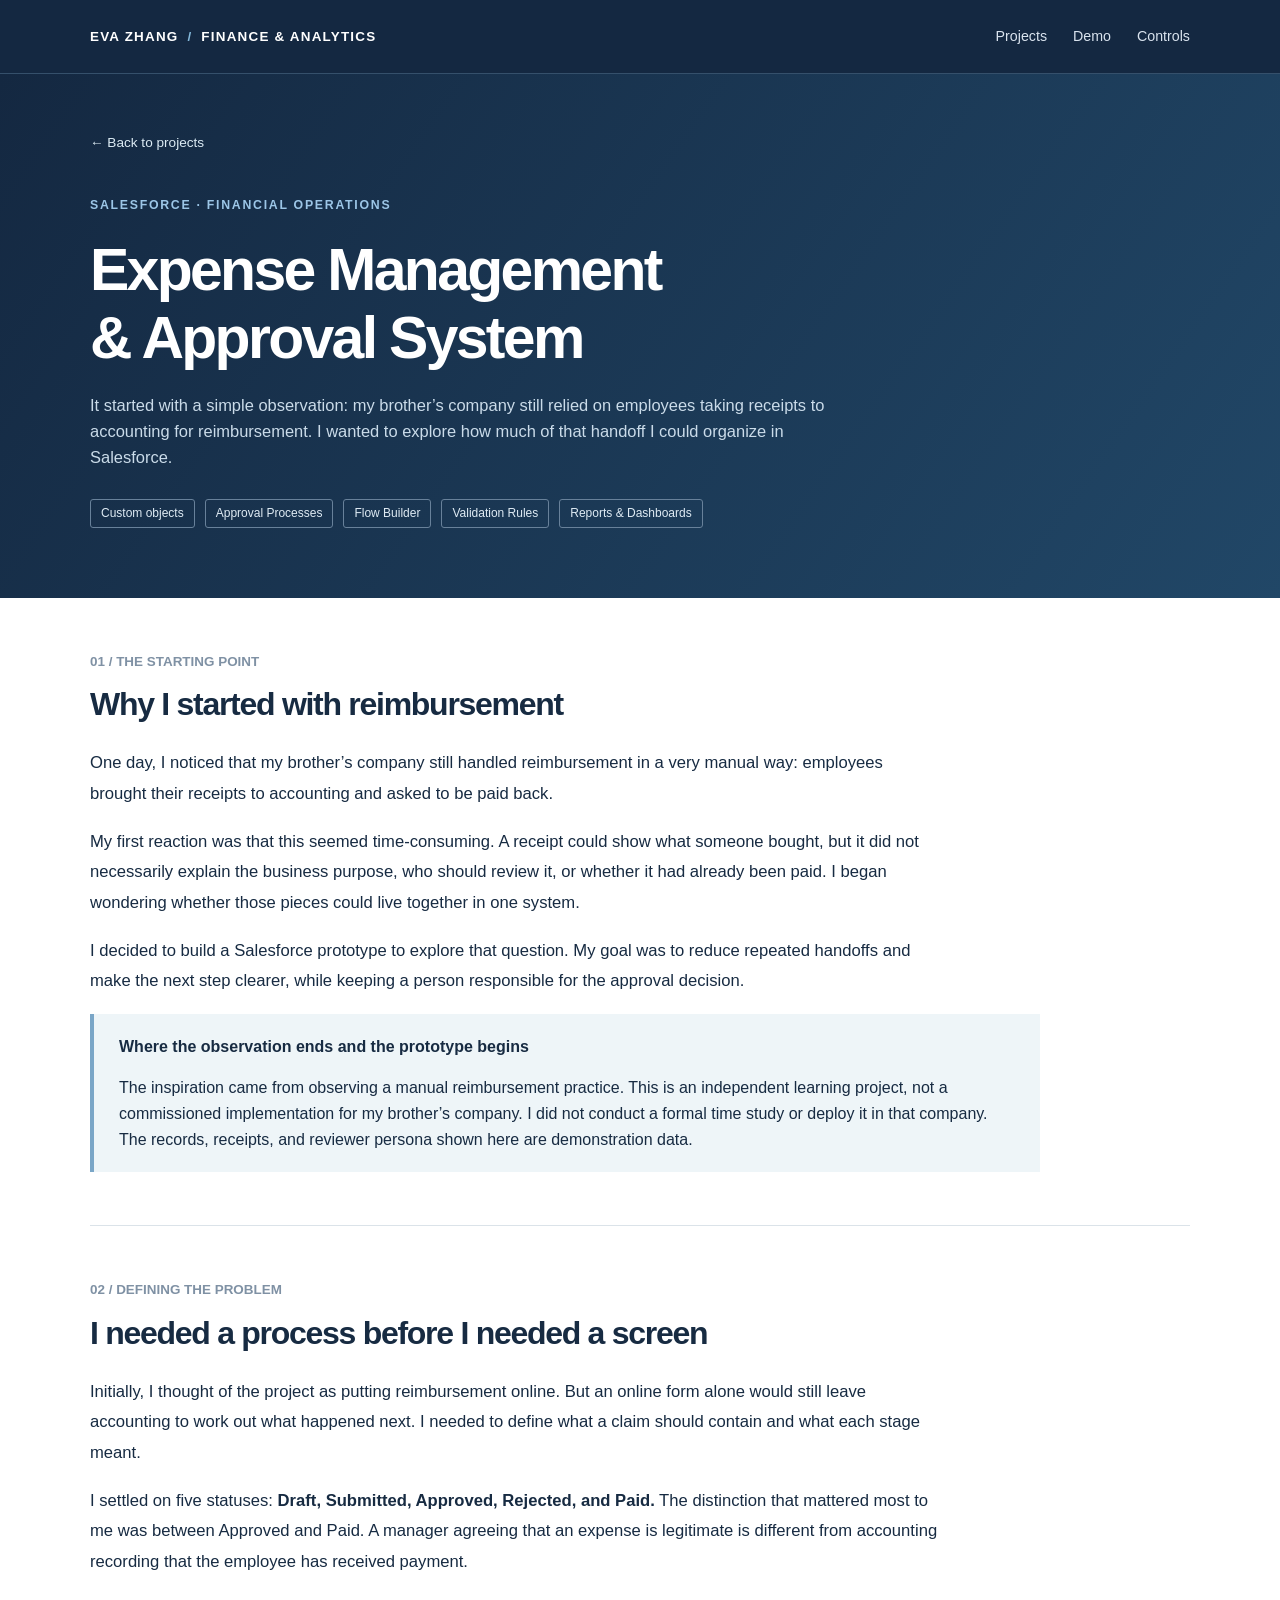
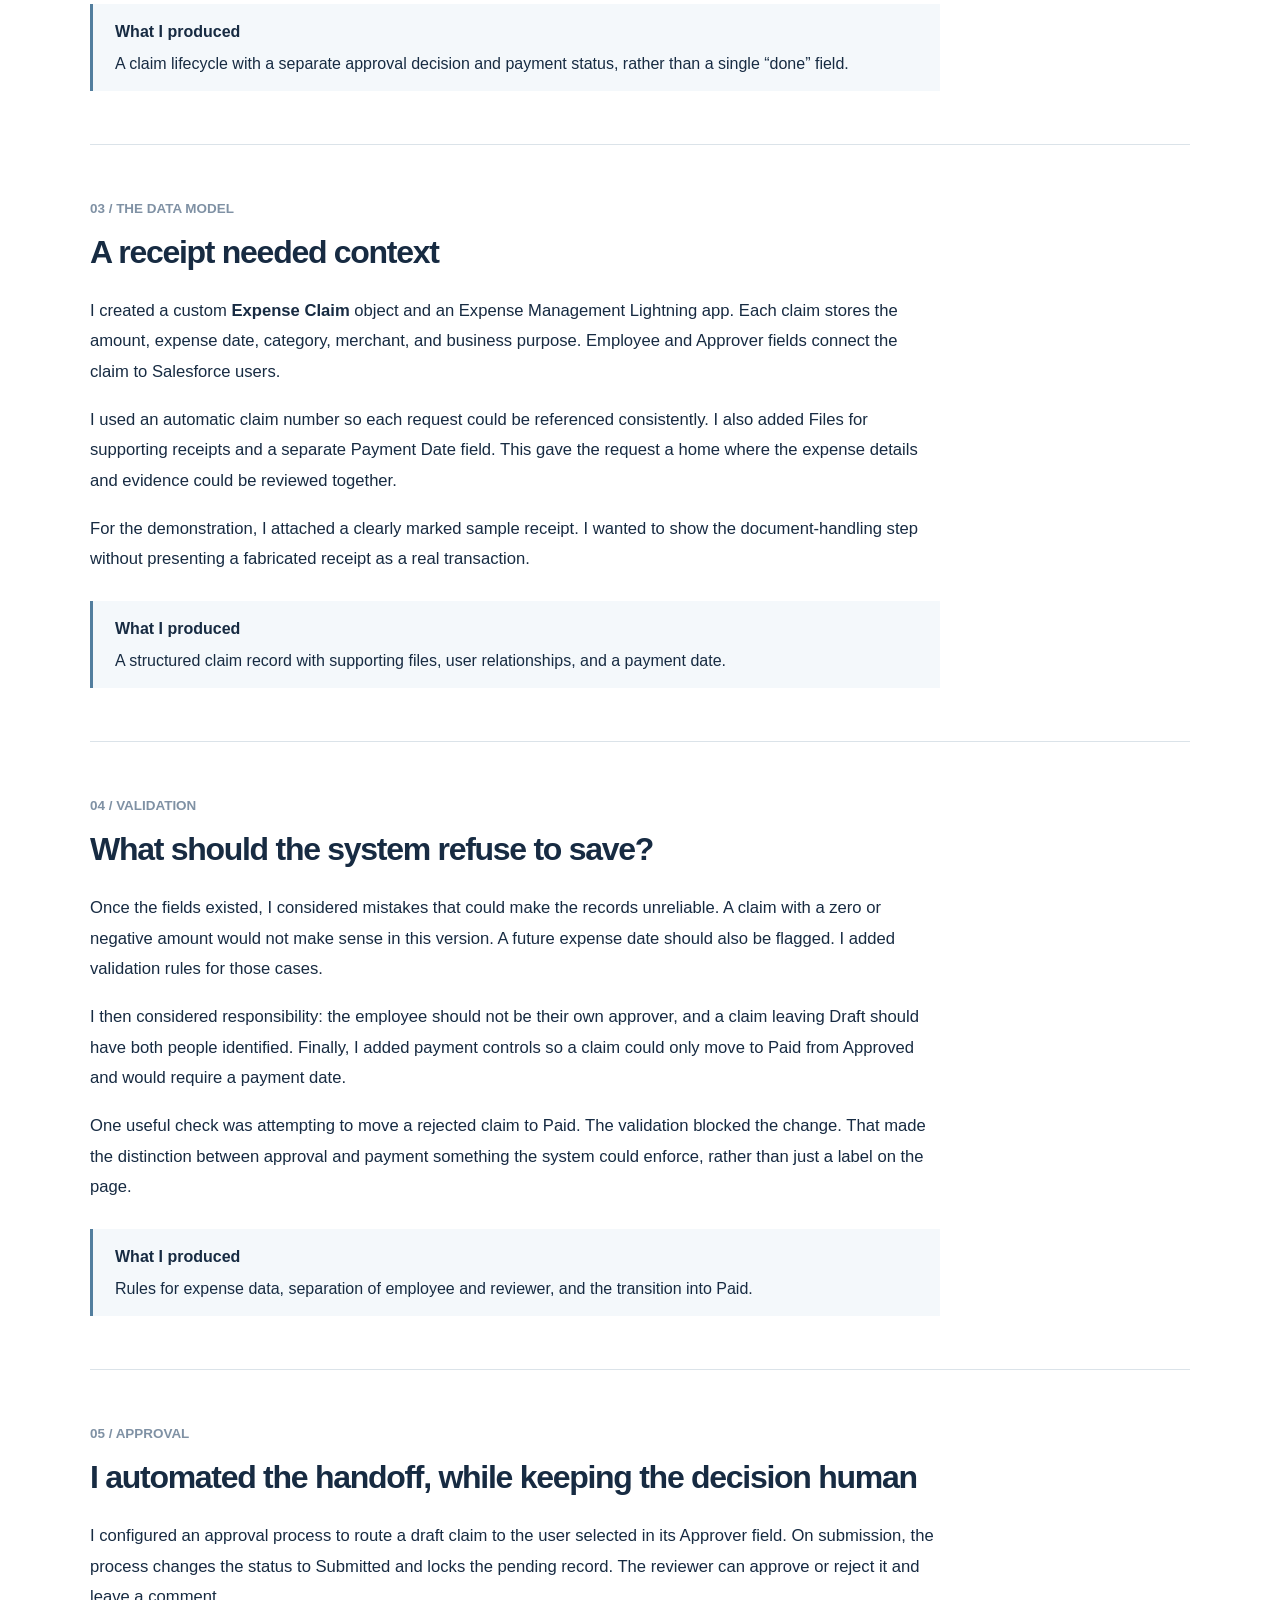
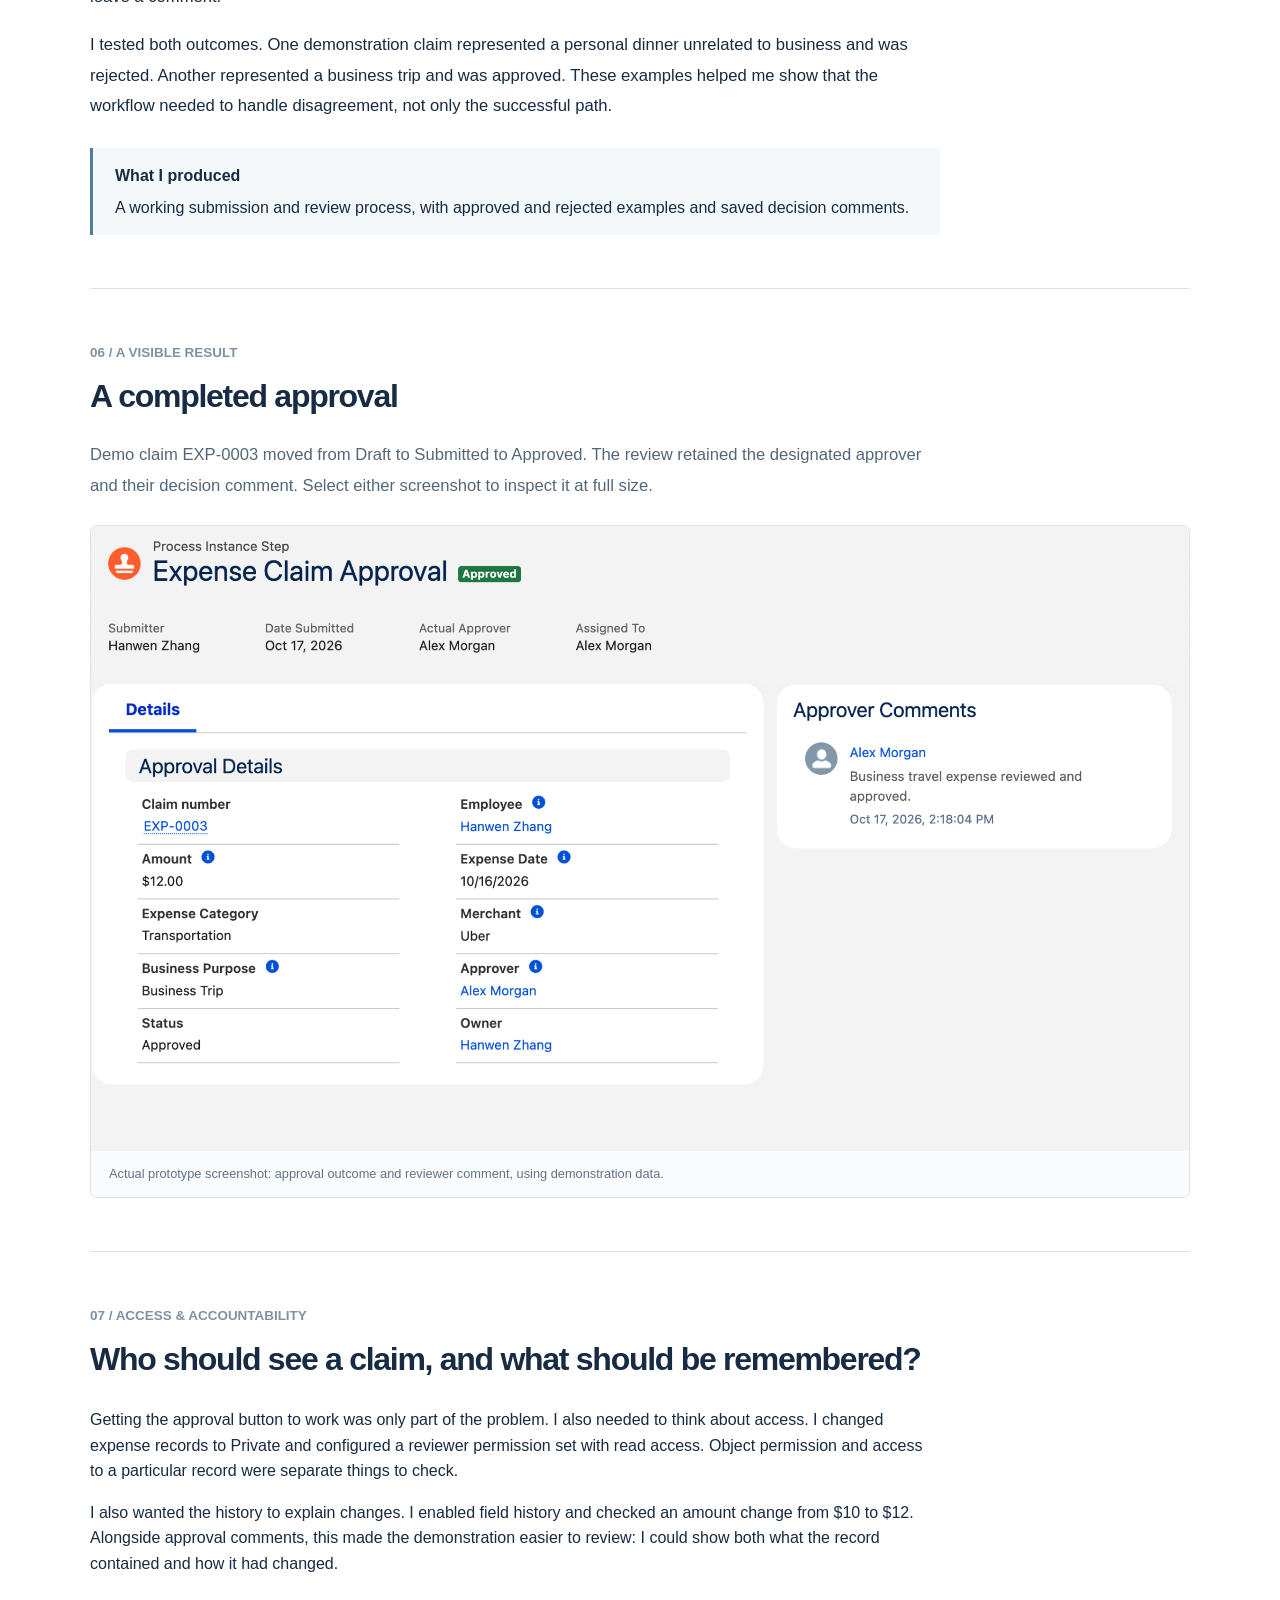
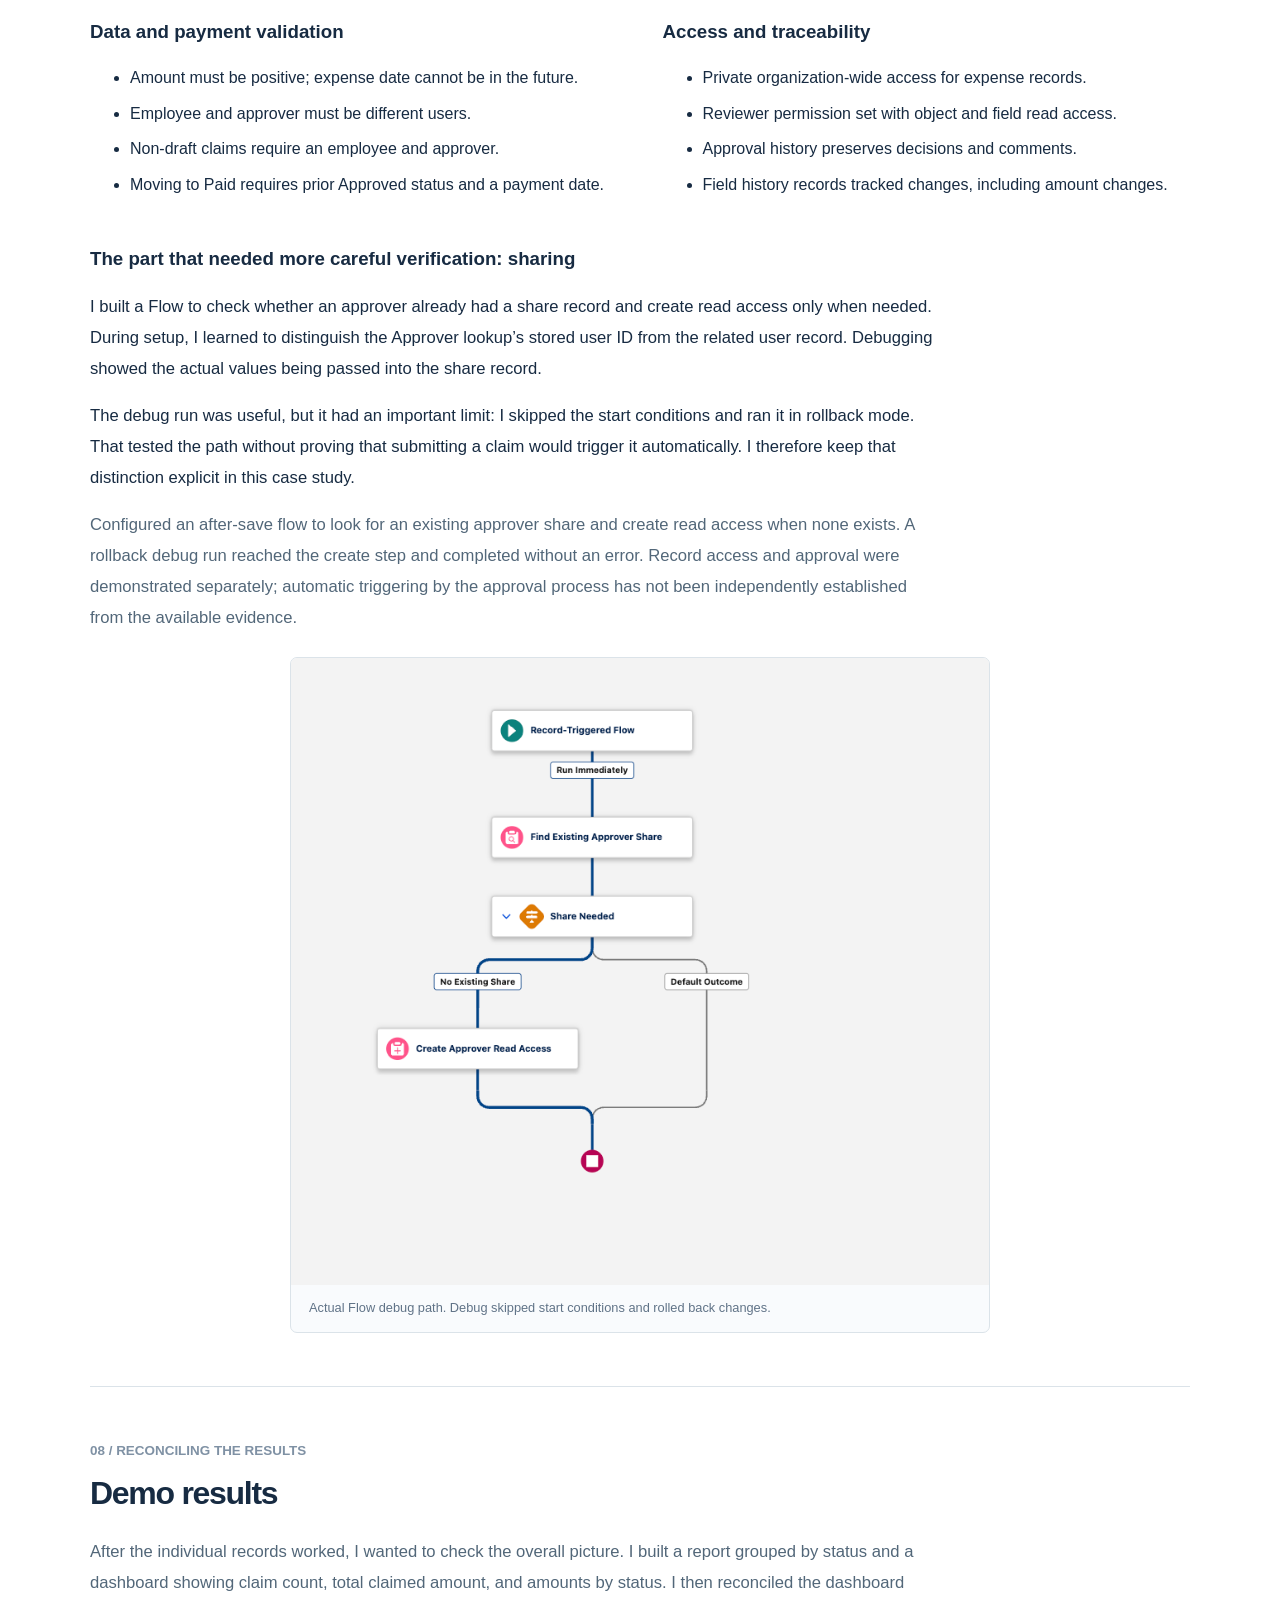
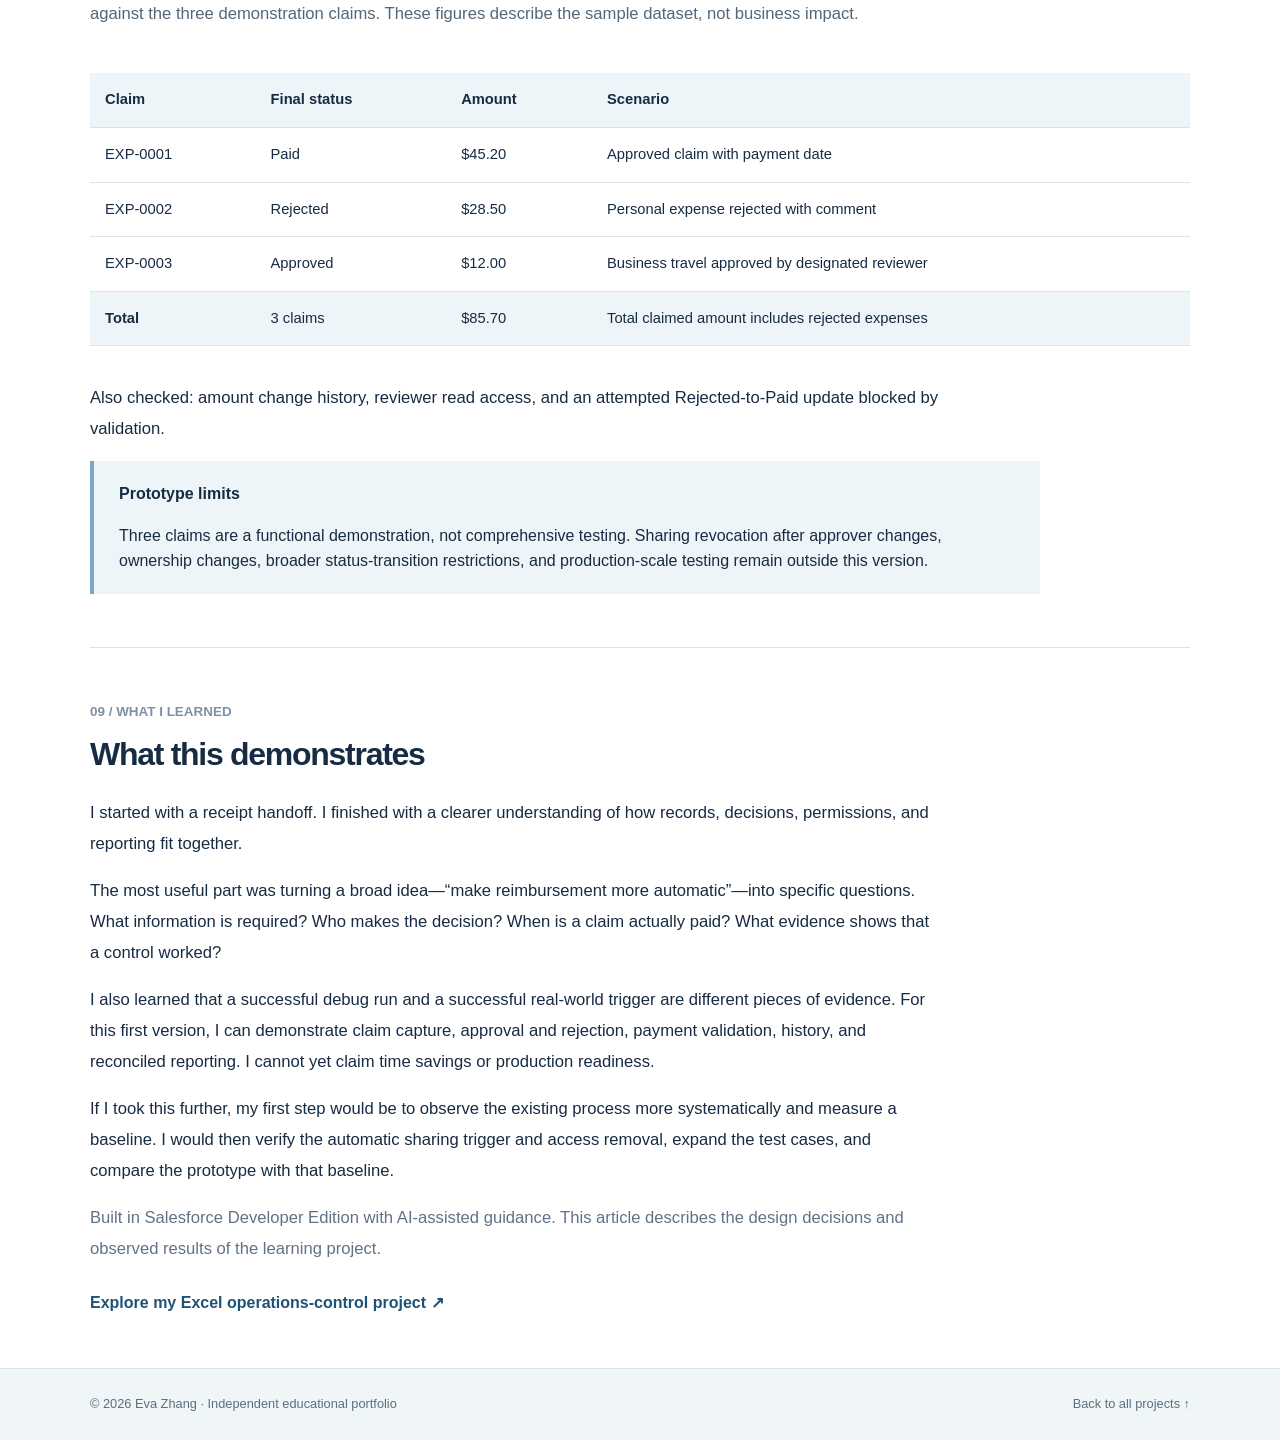
==== expense-management.html @ e489951c "Add files via upload" ====
<!doctype html>
<html lang="en"><head><meta charset="utf-8"><meta name="viewport" content="width=device-width, initial-scale=1"><meta name="description" content="A Salesforce expense reimbursement portfolio prototype demonstrating approvals, validation, access configuration and financial reporting."><title>Salesforce Expense Management | Eva Zhang</title><link rel="stylesheet" href="styles.css"></head>
<body><header class="site-header"><nav class="container nav" aria-label="Primary navigation"><a class="brand" href="index.html">EVA ZHANG <span class="brand-slash">/</span> FINANCE &amp; ANALYTICS</a><div class="nav-links"><a href="index.html#projects">Projects</a><a href="#evidence">Demo</a><a href="#controls">Controls</a></div></nav></header>
<main><section class="case-hero"><div class="container"><a class="back-link" href="index.html#projects">← Back to projects</a><div class="eyebrow">SALESFORCE · FINANCIAL OPERATIONS</div><h1>Expense Management<br>&amp; Approval System</h1><p class="hero-detail">It started with a simple observation: my brother’s company still relied on employees taking receipts to accounting for reimbursement. I wanted to explore how much of that handoff I could organize in Salesforce.</p><div class="case-tags"><span>Custom objects</span><span>Approval Processes</span><span>Flow Builder</span><span>Validation Rules</span><span>Reports &amp; Dashboards</span></div></div></section>
<article class="project-story"><section class="container section case-section"><div class="section-heading"><span class="section-number">01 / THE STARTING POINT</span><h2>Why I started with reimbursement</h2></div><p class="lead">One day, I noticed that my brother’s company still handled reimbursement in a very manual way: employees brought their receipts to accounting and asked to be paid back.</p><p>My first reaction was that this seemed time-consuming. A receipt could show what someone bought, but it did not necessarily explain the business purpose, who should review it, or whether it had already been paid. I began wondering whether those pieces could live together in one system.</p><p>I decided to build a Salesforce prototype to explore that question. My goal was to reduce repeated handoffs and make the next step clearer, while keeping a person responsible for the approval decision.</p><div class="notice"><strong>Where the observation ends and the prototype begins</strong><p>The inspiration came from observing a manual reimbursement practice. This is an independent learning project, not a commissioned implementation for my brother’s company. I did not conduct a formal time study or deploy it in that company. The records, receipts, and reviewer persona shown here are demonstration data.</p></div></section>
<section class="container section case-section"><div class="section-heading"><span class="section-number">02 / DEFINING THE PROBLEM</span><h2>I needed a process before I needed a screen</h2></div><p>Initially, I thought of the project as putting reimbursement online. But an online form alone would still leave accounting to work out what happened next. I needed to define what a claim should contain and what each stage meant.</p><p>I settled on five statuses: <strong>Draft, Submitted, Approved, Rejected, and Paid.</strong> The distinction that mattered most to me was between Approved and Paid. A manager agreeing that an expense is legitimate is different from accounting recording that the employee has received payment.</p><div class="story-outcome"><strong>What I produced</strong><p>A claim lifecycle with a separate approval decision and payment status, rather than a single “done” field.</p></div></section>
<section class="container section case-section"><div class="section-heading"><span class="section-number">03 / THE DATA MODEL</span><h2>A receipt needed context</h2></div><p>I created a custom <strong>Expense Claim</strong> object and an Expense Management Lightning app. Each claim stores the amount, expense date, category, merchant, and business purpose. Employee and Approver fields connect the claim to Salesforce users.</p><p>I used an automatic claim number so each request could be referenced consistently. I also added Files for supporting receipts and a separate Payment Date field. This gave the request a home where the expense details and evidence could be reviewed together.</p><p>For the demonstration, I attached a clearly marked sample receipt. I wanted to show the document-handling step without presenting a fabricated receipt as a real transaction.</p><div class="story-outcome"><strong>What I produced</strong><p>A structured claim record with supporting files, user relationships, and a payment date.</p></div></section>
<section class="container section case-section"><div class="section-heading"><span class="section-number">04 / VALIDATION</span><h2>What should the system refuse to save?</h2></div><p>Once the fields existed, I considered mistakes that could make the records unreliable. A claim with a zero or negative amount would not make sense in this version. A future expense date should also be flagged. I added validation rules for those cases.</p><p>I then considered responsibility: the employee should not be their own approver, and a claim leaving Draft should have both people identified. Finally, I added payment controls so a claim could only move to Paid from Approved and would require a payment date.</p><p>One useful check was attempting to move a rejected claim to Paid. The validation blocked the change. That made the distinction between approval and payment something the system could enforce, rather than just a label on the page.</p><div class="story-outcome"><strong>What I produced</strong><p>Rules for expense data, separation of employee and reviewer, and the transition into Paid.</p></div></section>
<section class="container section case-section"><div class="section-heading"><span class="section-number">05 / APPROVAL</span><h2>I automated the handoff, while keeping the decision human</h2></div><p>I configured an approval process to route a draft claim to the user selected in its Approver field. On submission, the process changes the status to Submitted and locks the pending record. The reviewer can approve or reject it and leave a comment.</p><p>I tested both outcomes. One demonstration claim represented a personal dinner unrelated to business and was rejected. Another represented a business trip and was approved. These examples helped me show that the workflow needed to handle disagreement, not only the successful path.</p><div class="story-outcome"><strong>What I produced</strong><p>A working submission and review process, with approved and rejected examples and saved decision comments.</p></div></section>
<section id="evidence" class="container section case-section"><div class="section-heading"><span class="section-number">06 / A VISIBLE RESULT</span><h2>A completed approval</h2></div><p class="section-intro">Demo claim EXP-0003 moved from Draft to Submitted to Approved. The review retained the designated approver and their decision comment. Select either screenshot to inspect it at full size.</p><figure class="dashboard-figure"><a href="assets/salesforce-approved.png"><img src="assets/salesforce-approved.png" alt="EXP-0003 approved: twelve-dollar Uber business trip, Alex Morgan reviewer, and saved approval comment" loading="lazy"></a><figcaption>Actual prototype screenshot: approval outcome and reviewer comment, using demonstration data.</figcaption></figure></section>
<section id="controls" class="container section case-section"><div class="section-heading"><span class="section-number">07 / ACCESS &amp; ACCOUNTABILITY</span><h2>Who should see a claim, and what should be remembered?</h2><div class="story-prose"><p>Getting the approval button to work was only part of the problem. I also needed to think about access. I changed expense records to Private and configured a reviewer permission set with read access. Object permission and access to a particular record were separate things to check.</p><p>I also wanted the history to explain changes. I enabled field history and checked an amount change from $10 to $12. Alongside approval comments, this made the demonstration easier to review: I could show both what the record contained and how it had changed.</p></div></div><div class="control-grid"><div><h3>Data and payment validation</h3><ul><li>Amount must be positive; expense date cannot be in the future.</li><li>Employee and approver must be different users.</li><li>Non-draft claims require an employee and approver.</li><li>Moving to Paid requires prior Approved status and a payment date.</li></ul></div><div><h3>Access and traceability</h3><ul><li>Private organization-wide access for expense records.</li><li>Reviewer permission set with object and field read access.</li><li>Approval history preserves decisions and comments.</li><li>Field history records tracked changes, including amount changes.</li></ul></div></div><h3>The part that needed more careful verification: sharing</h3><p>I built a Flow to check whether an approver already had a share record and create read access only when needed. During setup, I learned to distinguish the Approver lookup’s stored user ID from the related user record. Debugging showed the actual values being passed into the share record.</p><p>The debug run was useful, but it had an important limit: I skipped the start conditions and ran it in rollback mode. That tested the path without proving that submitting a claim would trigger it automatically. I therefore keep that distinction explicit in this case study.</p><p class="section-intro">Configured an after-save flow to look for an existing approver share and create read access when none exists. A rollback debug run reached the create step and completed without an error. Record access and approval were demonstrated separately; automatic triggering by the approval process has not been independently established from the available evidence.</p><figure class="dashboard-figure flow-figure"><a href="assets/salesforce-sharing-flow.png"><img src="assets/salesforce-sharing-flow.png" alt="Flow diagram: find existing approver share, decide whether sharing is needed, then create read access" loading="lazy"></a><figcaption>Actual Flow debug path. Debug skipped start conditions and rolled back changes.</figcaption></figure></section>
<section class="container section case-section"><div class="section-heading"><span class="section-number">08 / RECONCILING THE RESULTS</span><h2>Demo results</h2></div><p class="section-intro">After the individual records worked, I wanted to check the overall picture. I built a report grouped by status and a dashboard showing claim count, total claimed amount, and amounts by status. I then reconciled the dashboard against the three demonstration claims. These figures describe the sample dataset, not business impact.</p><div class="expense-table-wrap"><table class="expense-table"><thead><tr><th scope="col">Claim</th><th scope="col">Final status</th><th scope="col">Amount</th><th scope="col">Scenario</th></tr></thead><tbody><tr><td>EXP-0001</td><td>Paid</td><td>$45.20</td><td>Approved claim with payment date</td></tr><tr><td>EXP-0002</td><td>Rejected</td><td>$28.50</td><td>Personal expense rejected with comment</td></tr><tr><td>EXP-0003</td><td>Approved</td><td>$12.00</td><td>Business travel approved by designated reviewer</td></tr></tbody><tfoot><tr><th scope="row">Total</th><td>3 claims</td><td>$85.70</td><td>Total claimed amount includes rejected expenses</td></tr></tfoot></table></div><p>Also checked: amount change history, reviewer read access, and an attempted Rejected-to-Paid update blocked by validation.</p><div class="notice"><strong>Prototype limits</strong><p>Three claims are a functional demonstration, not comprehensive testing. Sharing revocation after approver changes, ownership changes, broader status-transition restrictions, and production-scale testing remain outside this version.</p></div></section>
<section class="container section case-section"><div class="section-heading"><span class="section-number">09 / WHAT I LEARNED</span><h2>What this demonstrates</h2></div><p class="lead">I started with a receipt handoff. I finished with a clearer understanding of how records, decisions, permissions, and reporting fit together.</p><p>The most useful part was turning a broad idea—“make reimbursement more automatic”—into specific questions. What information is required? Who makes the decision? When is a claim actually paid? What evidence shows that a control worked?</p><p>I also learned that a successful debug run and a successful real-world trigger are different pieces of evidence. For this first version, I can demonstrate claim capture, approval and rejection, payment validation, history, and reconciled reporting. I cannot yet claim time savings or production readiness.</p><p>If I took this further, my first step would be to observe the existing process more systematically and measure a baseline. I would then verify the automatic sharing trigger and access removal, expand the test cases, and compare the prototype with that baseline.</p><p class="muted">Built in Salesforce Developer Edition with AI-assisted guidance. This article describes the design decisions and observed results of the learning project.</p><a class="text-link" href="operations-control.html">Explore my Excel operations-control project ↗</a></section></article></main><footer class="footer"><div class="container footer-inner"><span>© 2026 Eva Zhang · Independent educational portfolio</span><a href="index.html#projects">Back to all projects ↑</a></div></footer></body></html>
---- styles.css ----
:root{--navy:#142841;--navy2:#1b3552;--ink:#172b42;--muted:#617286;--blue:#9cc6e7;--pale:#eaf3f7;--line:#dbe3e9;--white:#fff}*{box-sizing:border-box}html{scroll-behavior:smooth}body{margin:0;background:#fff;color:var(--ink);font-family:Inter,-apple-system,BlinkMacSystemFont,"Segoe UI",Arial,sans-serif;line-height:1.6}a{color:inherit}.container{width:min(1100px,calc(100% - 42px));margin:auto}.site-header{background:var(--navy);color:#fff;border-bottom:1px solid #35506b}.nav{display:flex;justify-content:space-between;align-items:center;min-height:73px;gap:20px}.brand{text-decoration:none;letter-spacing:.09em;font-weight:750;font-size:.84rem}.nav-links{display:flex;gap:26px}.nav-links a{text-decoration:none;font-size:.89rem;color:#d9e3ee}.nav-links a:hover,.text-link:hover{text-decoration:underline}.hero{background:linear-gradient(125deg,var(--navy),#214767);color:#fff}.hero-inner{padding:96px 0 105px}.eyebrow,.tag{color:var(--blue);font-size:.77rem;font-weight:750;letter-spacing:.14em}.hero h1,.case-hero h1{font-size:clamp(2.5rem,5.6vw,4.75rem);line-height:1.14;max-width:900px;letter-spacing:-.045em;margin:21px 0}.hero-sub{font-weight:600;font-size:1.05rem;color:#edf5fb}.hero-detail{max-width:740px;color:#cadbe9;font-size:1.03rem}.primary-link{display:inline-block;margin-top:24px;padding:12px 20px;background:#d7eaf6;color:#142841;text-decoration:none;border-radius:4px;font-weight:700}.section{padding:70px 0;border-bottom:1px solid var(--line)}.section-heading{display:flex;align-items:baseline;gap:18px;margin-bottom:24px}.section-number{color:#7f91a4;font-weight:700;font-size:.84rem}.section h2{font-size:2rem;letter-spacing:-.04em;margin:0}.about-layout{display:grid;grid-template-columns:1.2fr 1fr;gap:70px}.lead{font-size:1.26rem;line-height:1.55;margin:0}.about-layout>p:last-child{color:#485d71;margin:0}.projects-section{padding-bottom:85px}.project-grid{display:grid;grid-template-columns:1.45fr 1fr;gap:22px}.project-card{border:1px solid var(--line);border-radius:8px;overflow:hidden;background:#fff}.card-art{background:linear-gradient(145deg,#244869,#142841);padding:25px;min-height:230px;color:white;display:flex;flex-direction:column;justify-content:space-between}.mini-heading{font-size:.68rem;letter-spacing:.14em;color:#b9d4e9}.art-metrics{display:flex;gap:36px}.art-metrics div{display:flex;flex-direction:column}.art-metrics b{font-size:1.9rem;line-height:1.2}.art-metrics small{font-size:.76rem;color:#c5d9e7}.art-bars{height:54px;display:flex;align-items:flex-end;gap:10px;max-width:410px}.art-bars i{display:block;flex:1;background:#6eaccd;opacity:.88;border-radius:2px 2px 0 0}.art-bars i:nth-child(even){background:#a5d5e8}.card-content{padding:25px}.card-content .tag{color:#4d7694;letter-spacing:.1em;font-size:.68rem}.card-content h3{font-size:1.4rem;line-height:1.3;margin:12px 0}.card-content p{color:#506477}.text-link{display:inline-block;margin-top:8px;color:#1e5277;text-decoration:none;font-weight:700}.future{background:#f7fafc;display:flex;align-items:center}.subtle-label{font-size:.7rem;letter-spacing:.11em;color:#75899a;font-weight:700}.contact{border-bottom:0}.muted{color:var(--muted);font-size:.9rem}.footer{background:#f0f5f8;border-top:1px solid var(--line);color:#5b6f7f}.footer-inner{display:flex;justify-content:space-between;gap:24px;padding:25px 0;font-size:.8rem}.footer a{text-decoration:none}.case-hero{background:linear-gradient(125deg,var(--navy),#214767);color:#fff;padding:55px 0 70px}.case-hero h1{font-size:clamp(2.2rem,4.6vw,3.8rem)}.back-link{display:inline-block;color:#dcebf4;font-size:.85rem;text-decoration:none;margin-bottom:42px}.case-section{padding:53px 0}.case-section .lead{max-width:960px}.method-list{margin:0;max-width:930px;padding-left:25px}.method-list li{padding-bottom:14px}.stat-grid{display:grid;grid-template-columns:repeat(4,1fr);gap:15px}.stat{border:1px solid var(--line);padding:22px;background:#f8fbfd;border-radius:5px;display:flex;flex-direction:column;gap:12px}.stat strong{font-size:1.8rem;color:#173d5c;line-height:1.1}.stat span{font-size:.83rem;color:#526779}.notice{border-left:4px solid #7aa6c7;background:#eef5f8;padding:20px 25px;max-width:950px}.notice p{margin-bottom:0}.case-section:last-child{border-bottom:0}@media(max-width:760px){.nav{align-items:flex-start;padding:18px 0;flex-direction:column}.nav-links{gap:17px}.hero-inner{padding:65px 0 72px}.section{padding:45px 0}.about-layout,.project-grid{grid-template-columns:1fr;gap:20px}.stat-grid{grid-template-columns:repeat(2,1fr)}.footer-inner{flex-direction:column;gap:6px}}@media(max-width:470px){.stat-grid{grid-template-columns:1fr}.art-metrics{gap:20px}.card-content{padding:20px}}
/* Portfolio revision: 2026-10 */
.brand-slash{color:#83b8da;padding:0 4px}.eyebrow-line{display:inline-block;width:24px;height:2px;background:#9cc6e7;vertical-align:middle;margin-right:10px}.hero h1 em{font-style:normal;color:#b8dcef}.hero-actions{display:flex;gap:25px;align-items:center;flex-wrap:wrap}.secondary-link{margin-top:24px;color:#e0ebf6;text-decoration:none;font-weight:650;font-size:.93rem}.secondary-link:hover{text-decoration:underline}.about-layout strong{color:#102e4a}.image-link{display:block;overflow:hidden;background:#e9f0f4}.image-link img{width:100%;height:255px;object-fit:cover;object-position:top left;display:block;transition:transform .35s ease}.image-link:hover img{transform:scale(1.025)}.project-facts{display:flex;gap:10px;flex-wrap:wrap;margin:18px 0 8px}.project-facts span{font-size:.7rem;color:#315979;padding:5px 9px;border-radius:3px;background:#eaf3f9;font-weight:700}.contact-lead{margin-bottom:20px}.case-tags{display:flex;gap:10px;flex-wrap:wrap;margin-top:28px}.case-tags span{border:1px solid #68819a;color:#dfebf4;font-size:.75rem;border-radius:3px;padding:4px 10px}.narrow{max-width:880px}.section-intro{max-width:900px;color:#526779;margin:0 0 24px}.dashboard-figure{margin:0;background:#f9fbfd;border:1px solid var(--line);border-radius:7px;overflow:hidden}.dashboard-figure>a{display:block}.dashboard-figure img{display:block;width:100%;height:auto}.dashboard-figure figcaption{padding:13px 18px;font-size:.8rem;color:#607387}.dashboard-figure figcaption a{color:#22587f;font-weight:650}.image-detail-grid{display:grid;grid-template-columns:1.65fr 1fr;gap:20px;margin-top:22px;align-items:start}.sidebar-facts{background:#f2f7fa;border:1px solid var(--line);padding:23px;border-radius:7px}.sidebar-facts h3{margin:0 0 16px;font-size:1.1rem}.fact-row{display:flex;align-items:baseline;gap:15px;border-top:1px solid #d4e1e8;padding:12px 0}.fact-row strong{color:#163d5d;font-size:1.65rem;min-width:74px}.fact-row span{font-size:.82rem;color:#50687b}.workflow{display:grid;grid-template-columns:repeat(4,1fr);gap:13px}.workflow>div{border:1px solid var(--line);border-top:3px solid #527e9e;border-radius:4px;padding:20px;background:#fafcfd}.step-num{display:block;font-size:.8rem;letter-spacing:.08em;color:#6992ae;font-weight:800;margin-bottom:11px}.workflow strong{display:block;line-height:1.3}.workflow p{font-size:.83rem;color:#53697a;margin-bottom:0}.benchmark-rows{border:1px solid var(--line);border-radius:7px;padding:25px;margin-top:25px;max-width:820px}.benchmark-rows>div:not(.legend){margin-bottom:20px}.benchmark-rows span{font-weight:700}.benchmark-rows small{display:block;color:#62768a;margin-top:7px}.bars{margin-top:9px;width:100%;display:flex;flex-direction:column;gap:5px}.bars i{height:14px;display:block;border-radius:2px}.bar-manual{background:#1c597d}.bar-ai{background:#e78c52}.legend{display:flex;gap:25px;margin-top:20px}.legend span{font-size:.78rem;font-weight:600}.legend i{display:inline-block;width:10px;height:10px;margin-right:6px}.dot-manual{background:#1c597d}.dot-ai{background:#e78c52}.control-grid{display:grid;grid-template-columns:1fr 1fr;gap:45px;margin-bottom:30px}.control-grid h3{margin-top:0}.control-grid li{margin-bottom:10px}.dark-link{background:#1b4768;color:white;margin-top:20px}@media(max-width:800px){.image-detail-grid,.workflow,.control-grid{grid-template-columns:1fr 1fr}}@media(max-width:560px){.image-detail-grid,.workflow,.control-grid{grid-template-columns:1fr}.image-link img{height:200px}.hero h1{font-size:2.5rem}.nav-links{flex-wrap:wrap}}

/* Salesforce case study */
.expense-table-wrap{overflow-x:auto}.expense-table{width:100%;border-collapse:collapse;font-size:.92rem;margin:20px 0}.expense-table th,.expense-table td{text-align:left;padding:15px;border-bottom:1px solid var(--line)}.expense-table thead,.expense-table tfoot{background:#eef5f8}.flow-figure{max-width:700px;margin:auto}.project-card.future{grid-column:1/-1}a:focus-visible{outline:3px solid #588bb0;outline-offset:4px}@media(min-width:761px){.project-grid{grid-template-columns:1fr 1fr}}

/* Narrative project article */
.project-story .case-section>p,.story-prose,.story-outcome{max-width:850px}.project-story .case-section>p{font-size:1.04rem;line-height:1.85}.story-outcome{margin-top:26px;border-left:3px solid #527e9e;padding:15px 22px;background:#f4f8fb}.story-outcome p{margin:6px 0 0}.project-story h2{line-height:1.25}.project-story .section-heading{align-items:flex-start;flex-direction:column;gap:12px}
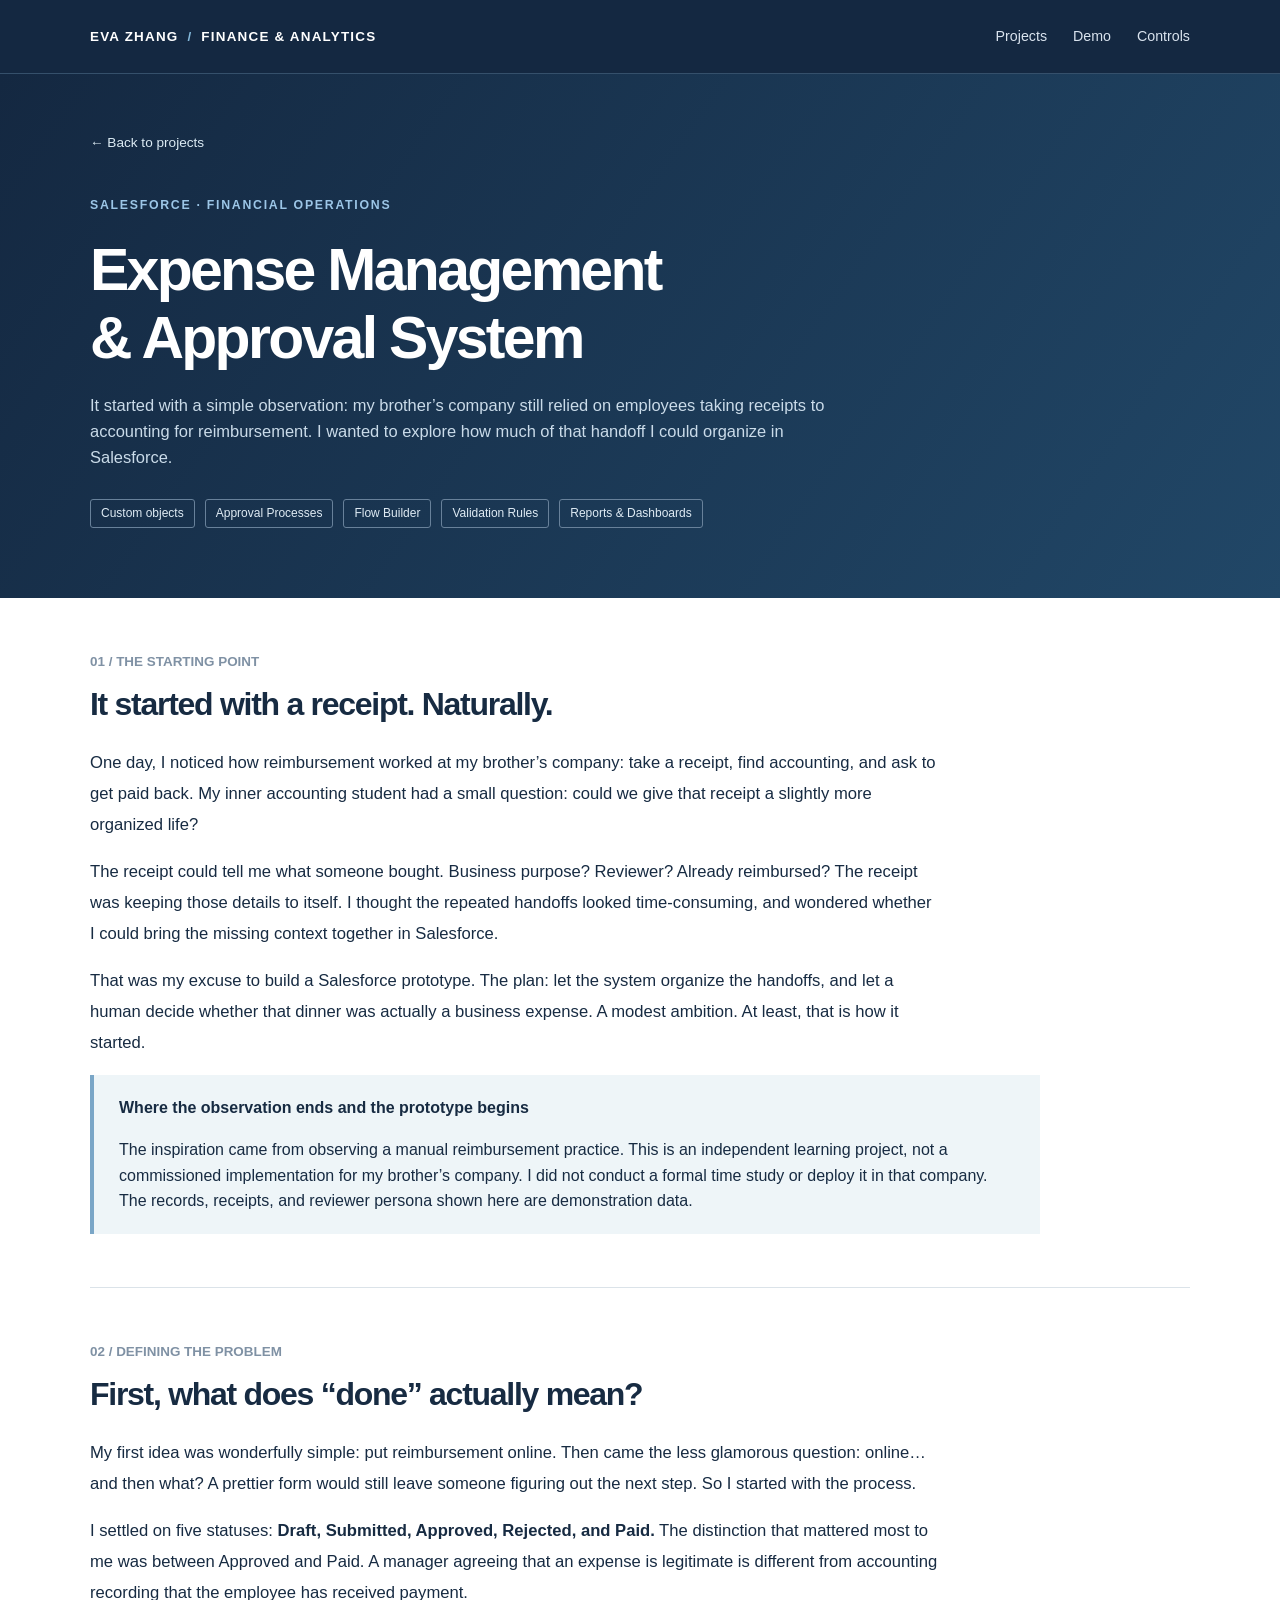
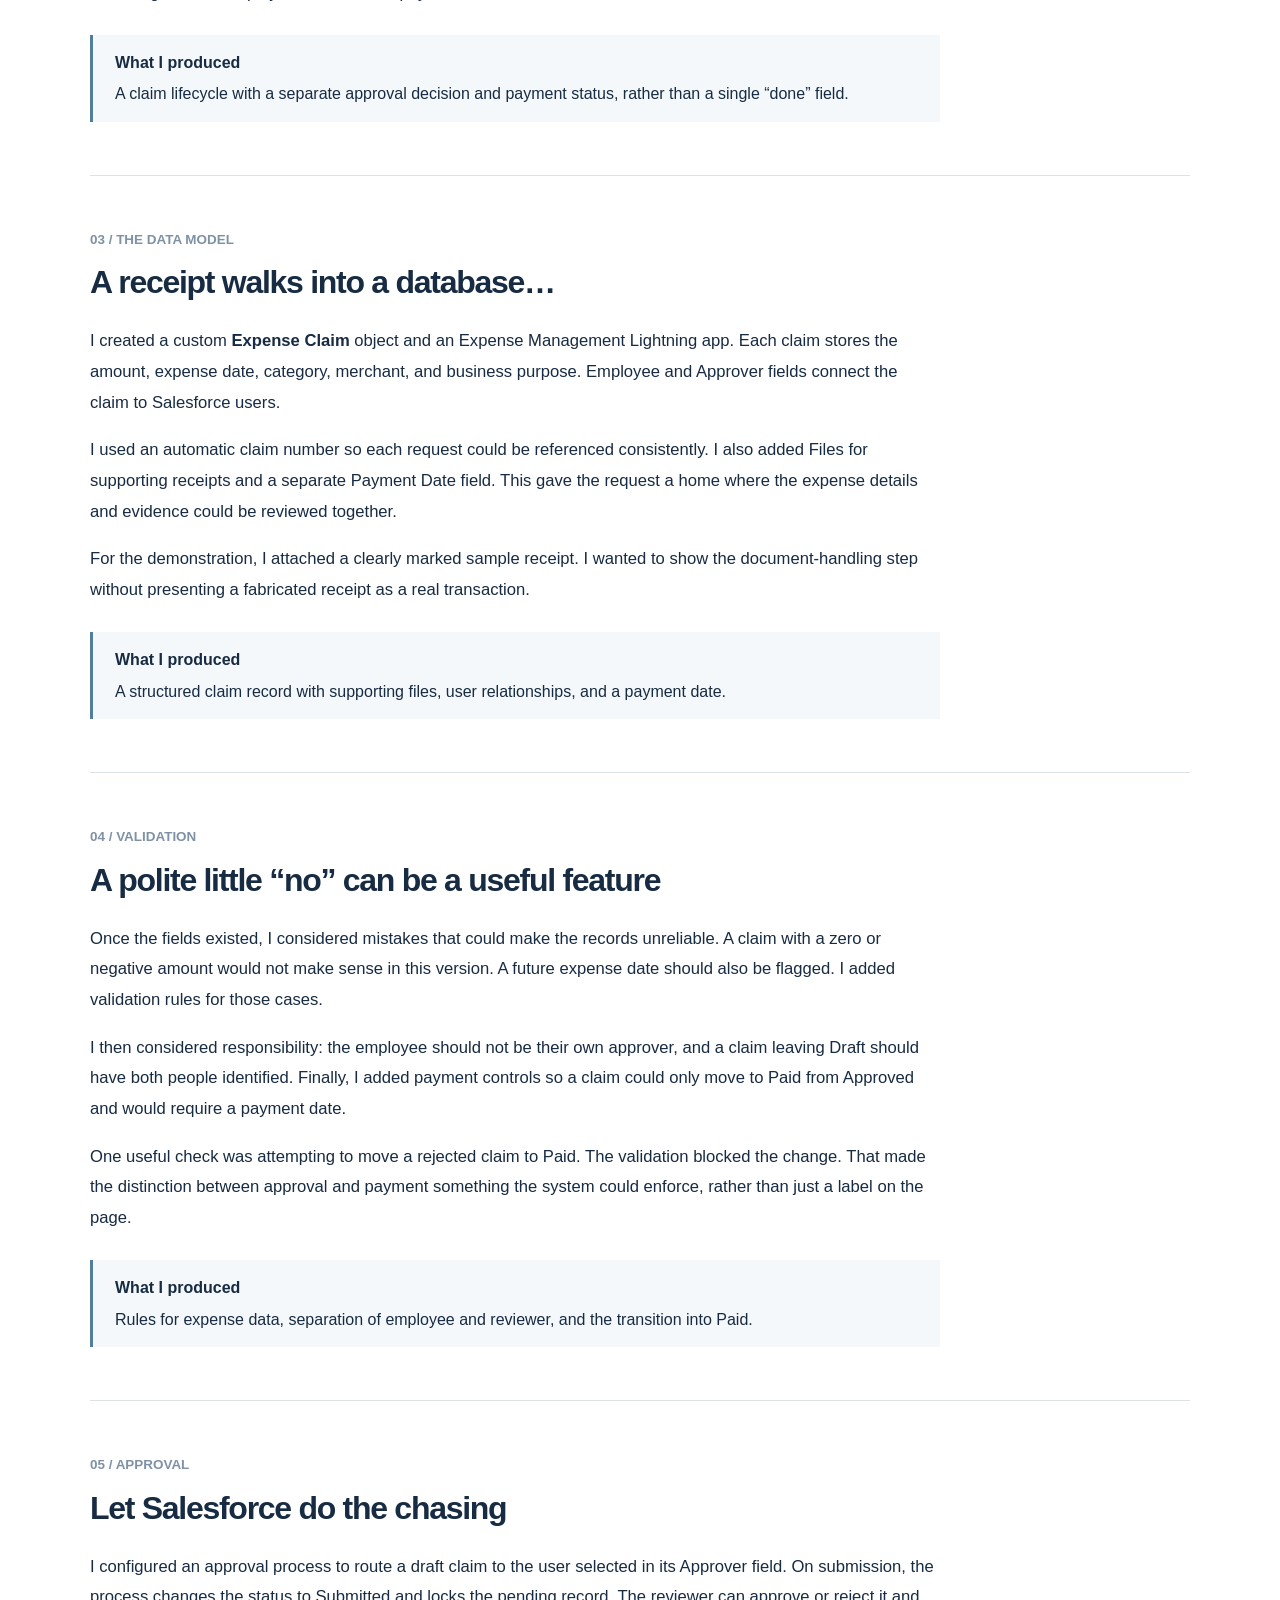
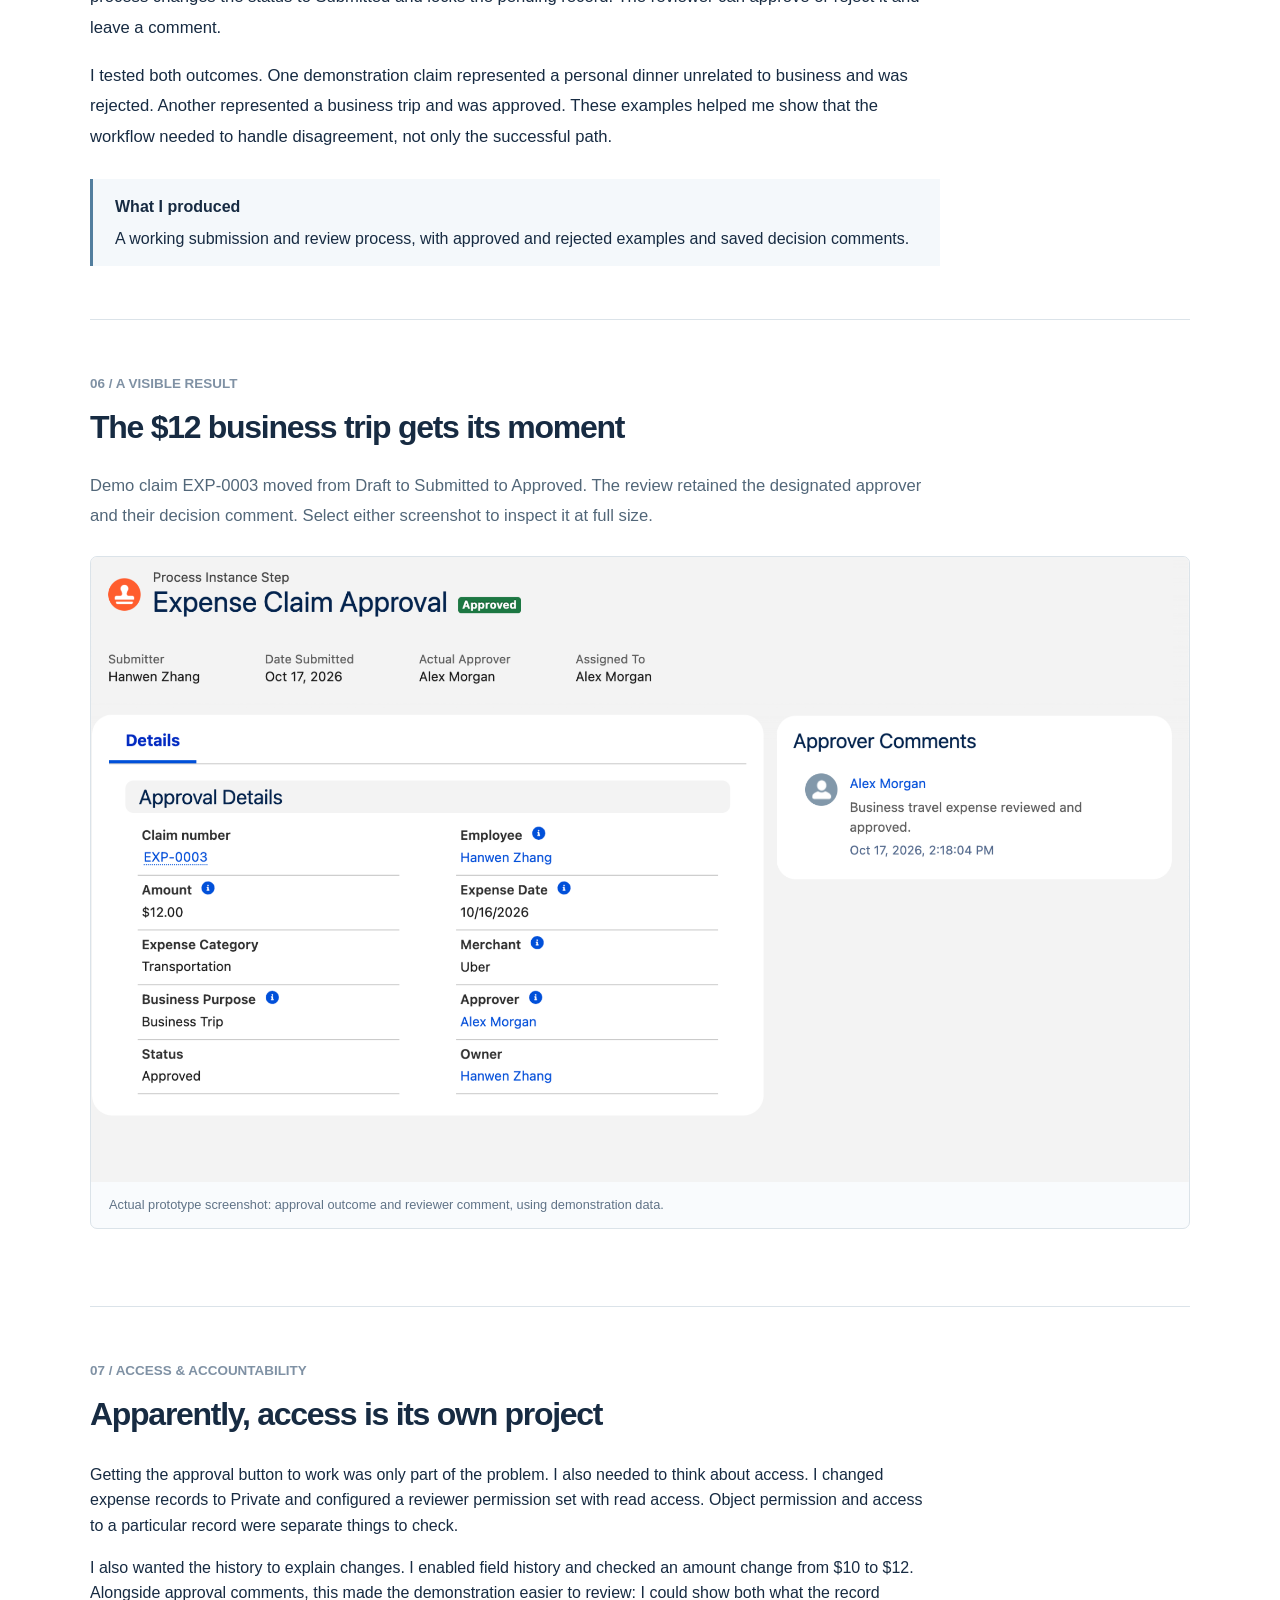
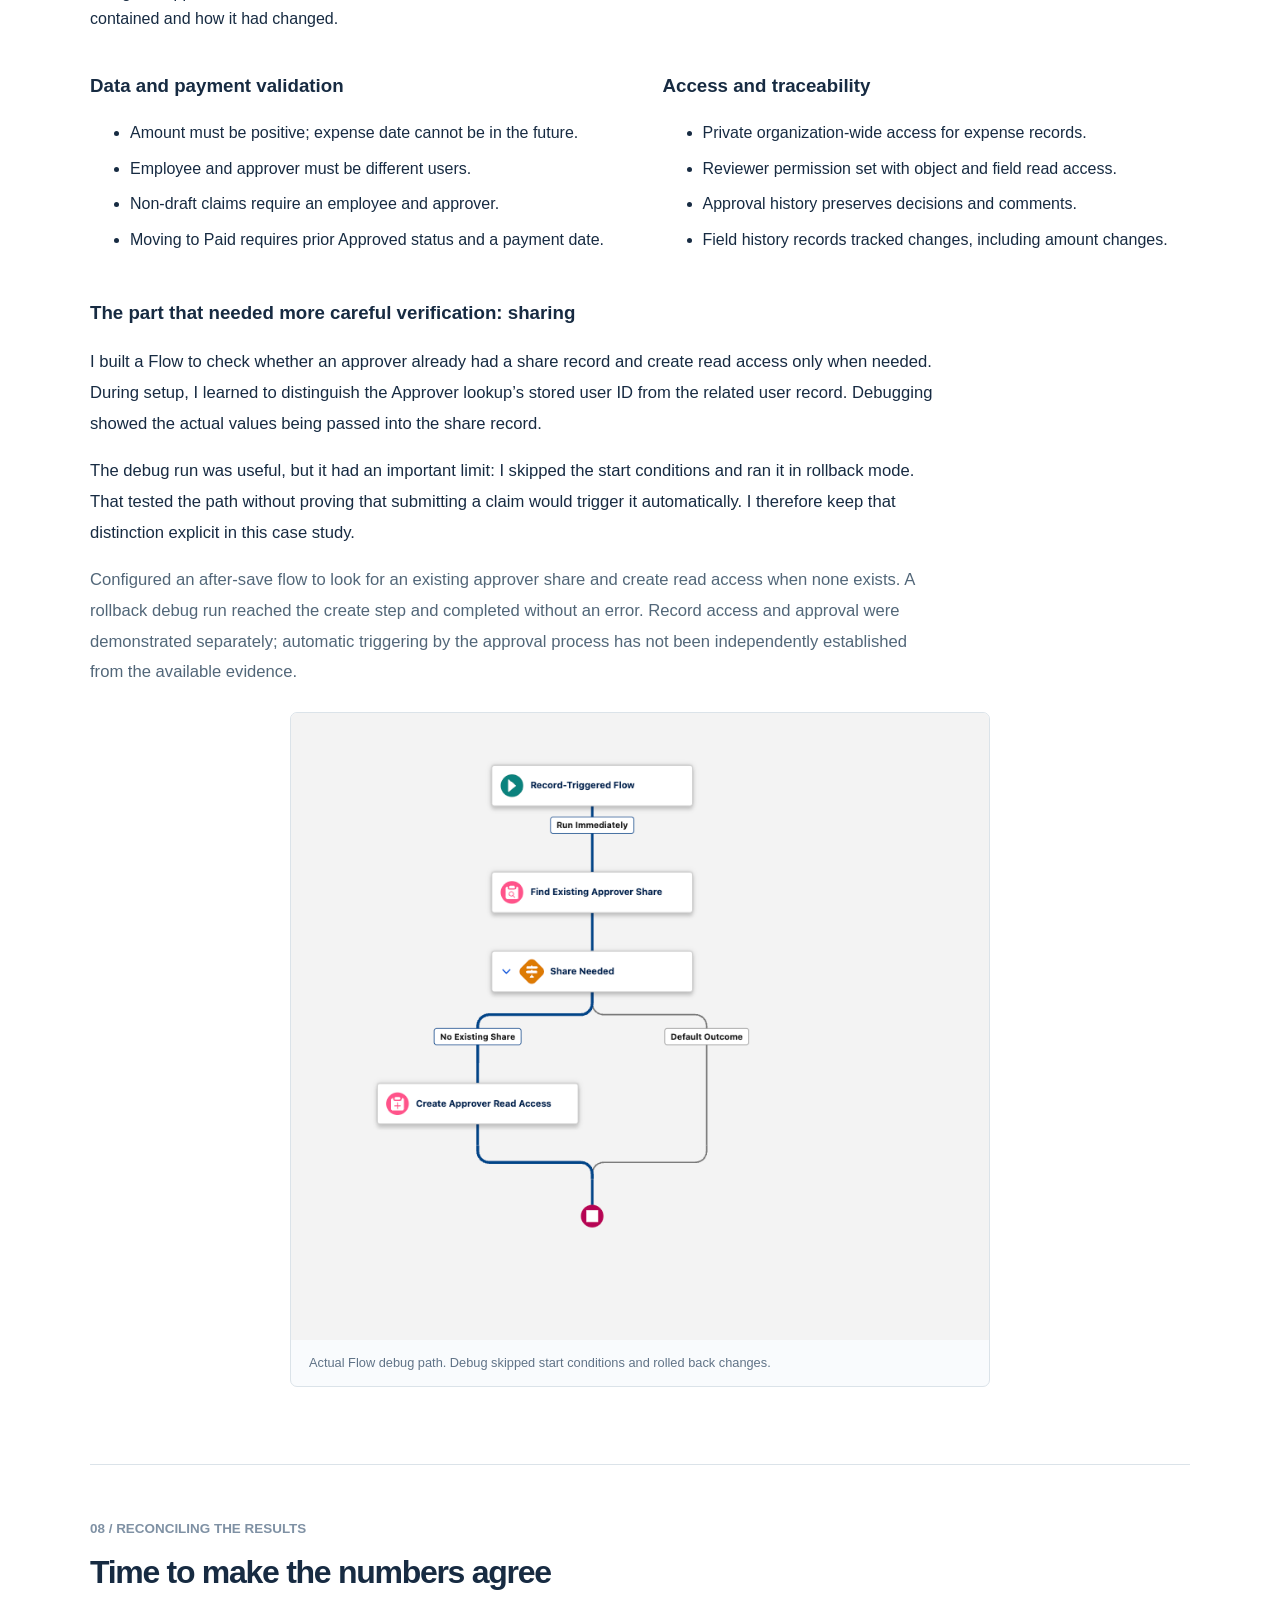
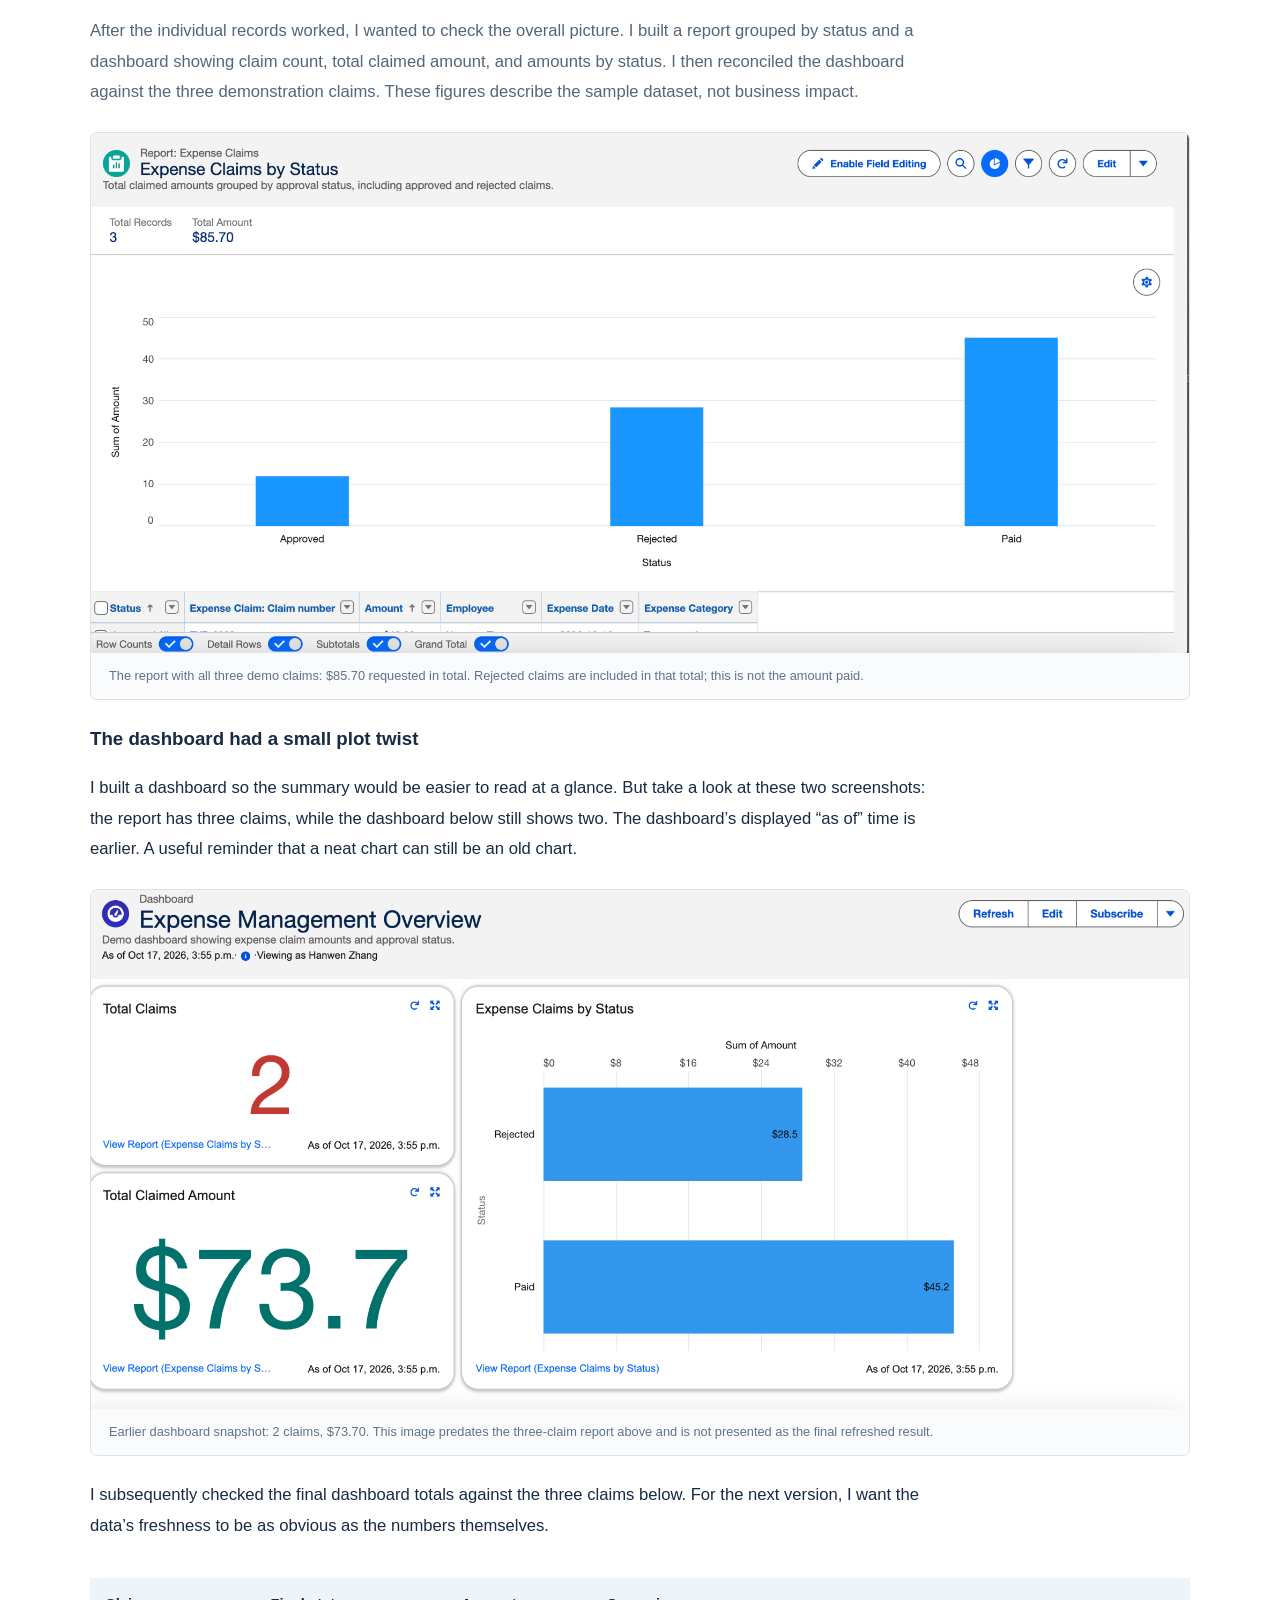
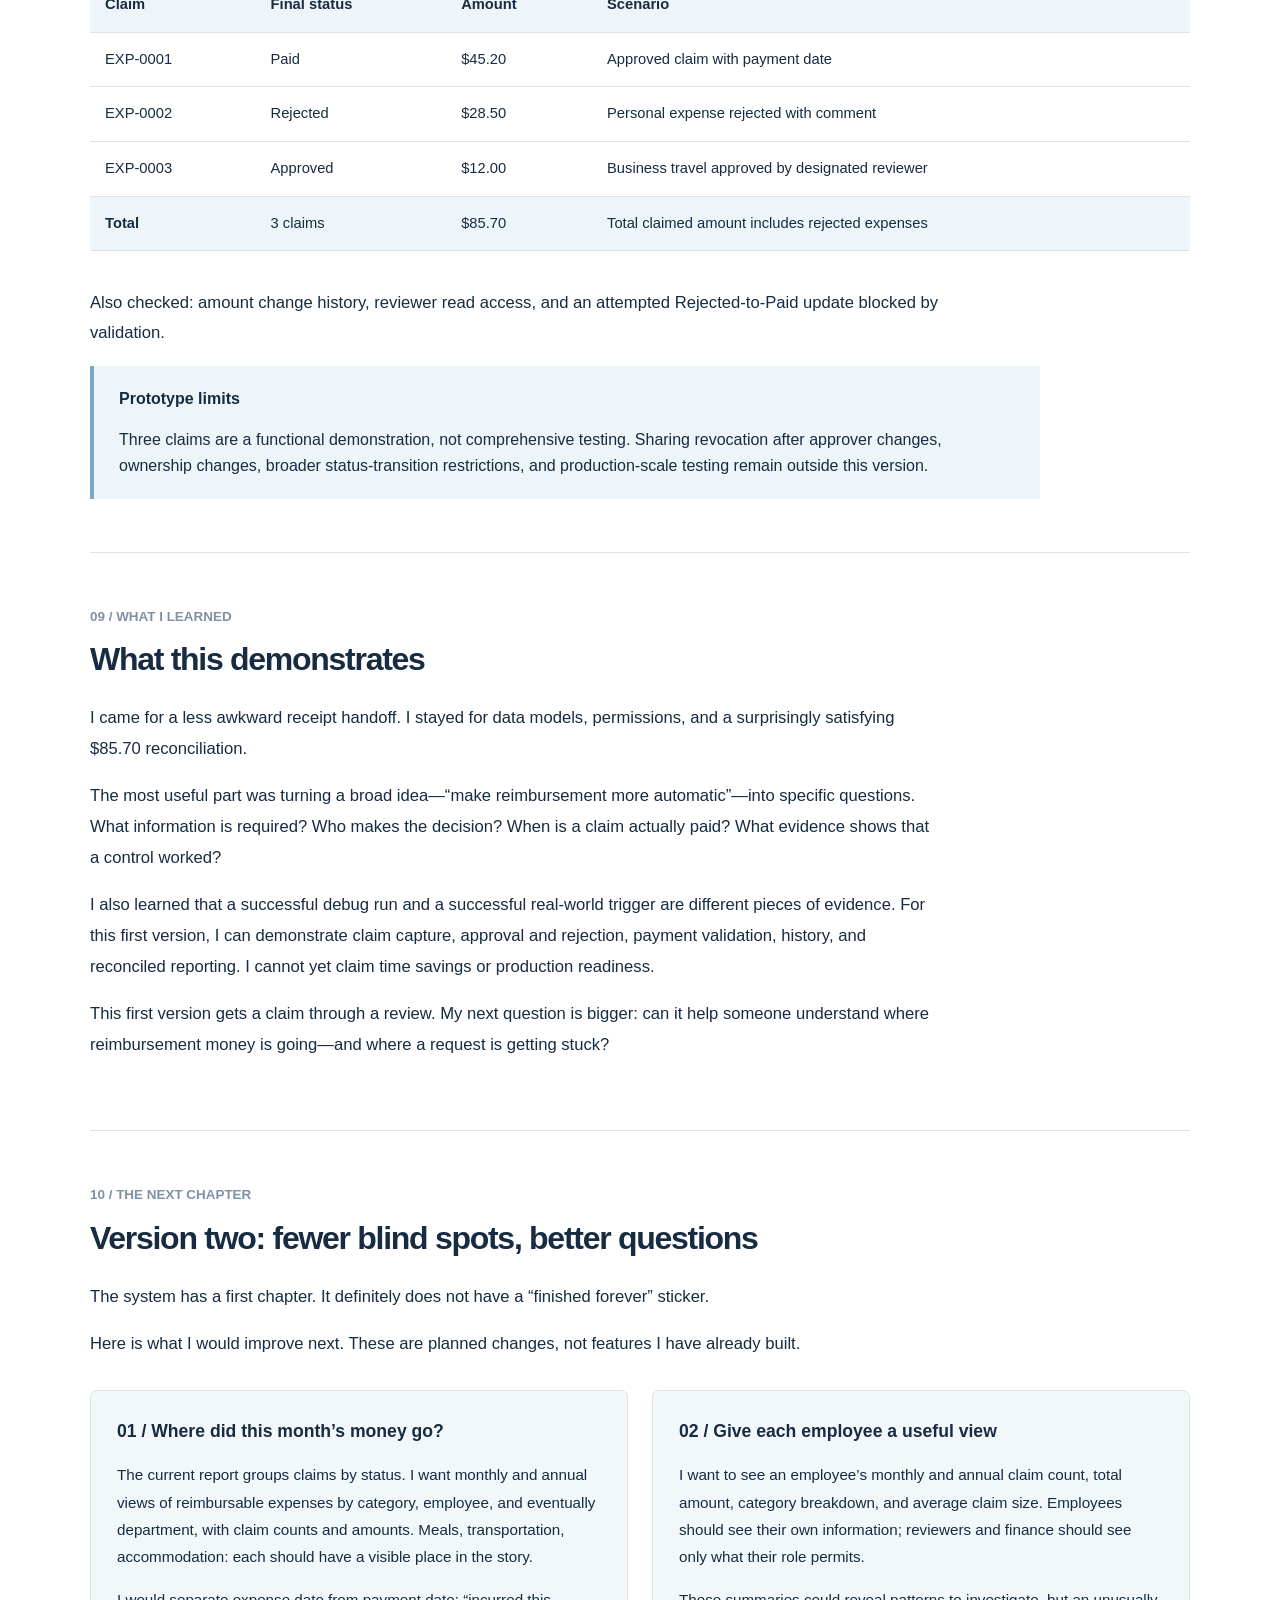
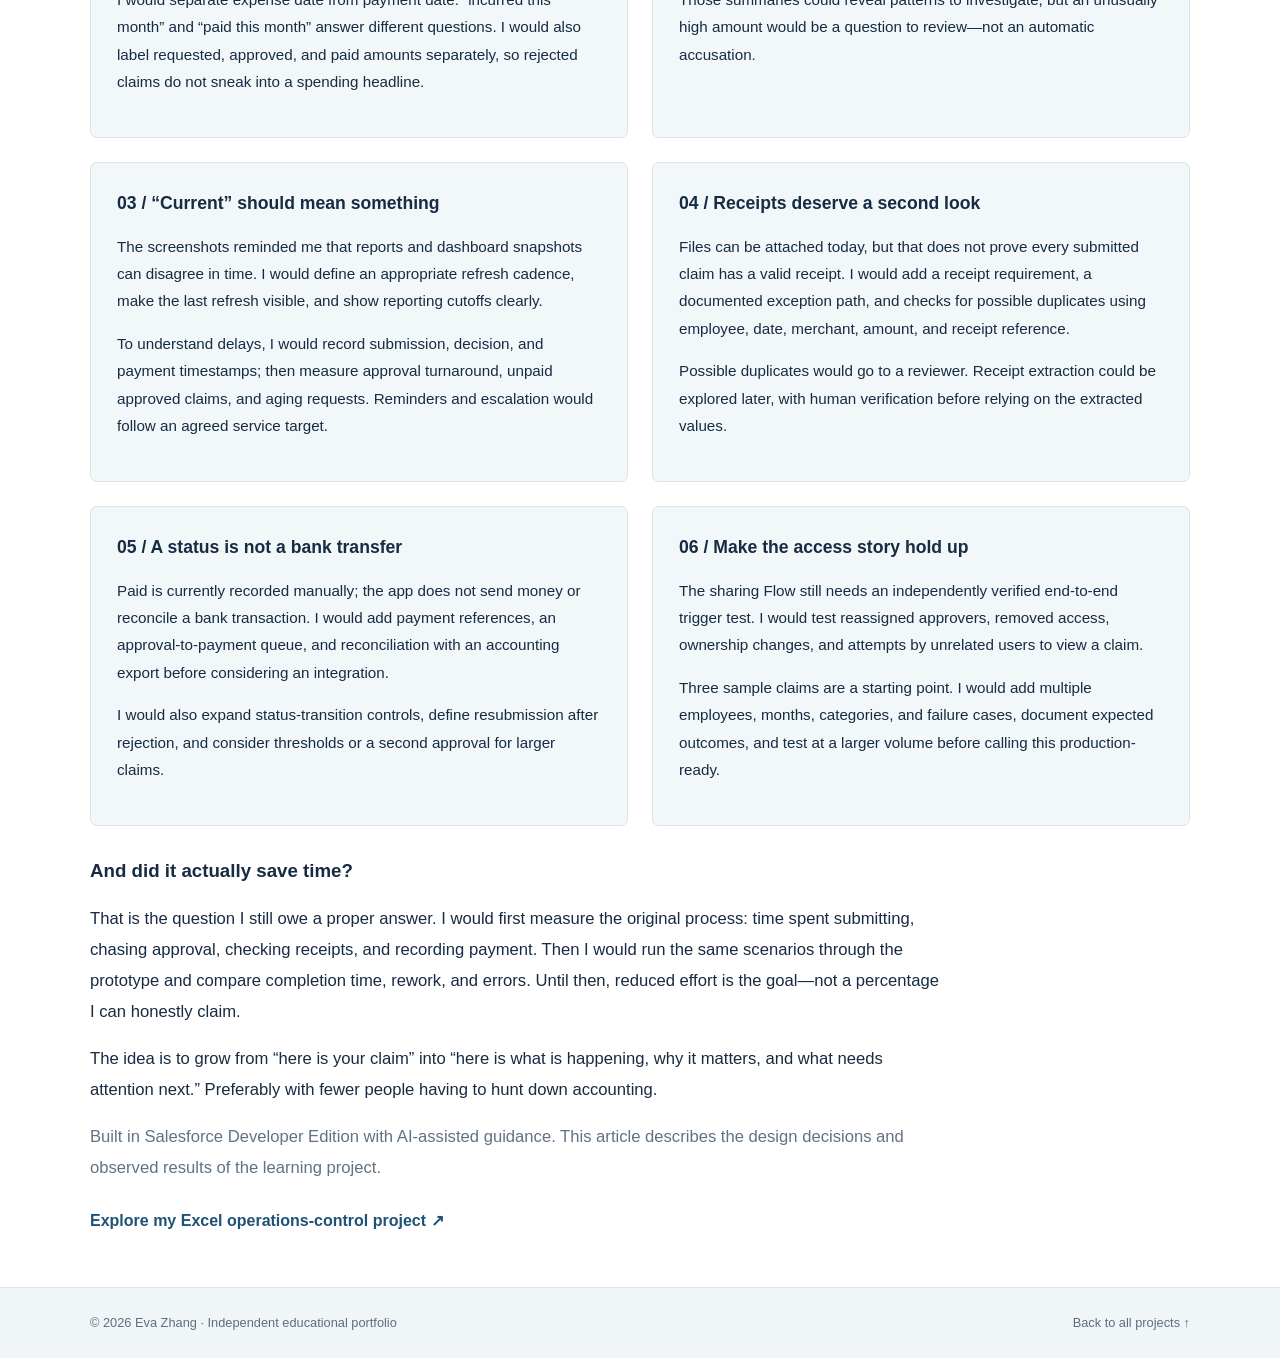
==== commit 9dcddc2b: "Add files via upload" ====
--- a/expense-management.html
+++ b/expense-management.html
@@ -2,12 +2,13 @@
 <html lang="en"><head><meta charset="utf-8"><meta name="viewport" content="width=device-width, initial-scale=1"><meta name="description" content="A Salesforce expense reimbursement portfolio prototype demonstrating approvals, validation, access configuration and financial reporting."><title>Salesforce Expense Management | Eva Zhang</title><link rel="stylesheet" href="styles.css"></head>
 <body><header class="site-header"><nav class="container nav" aria-label="Primary navigation"><a class="brand" href="index.html">EVA ZHANG <span class="brand-slash">/</span> FINANCE &amp; ANALYTICS</a><div class="nav-links"><a href="index.html#projects">Projects</a><a href="#evidence">Demo</a><a href="#controls">Controls</a></div></nav></header>
 <main><section class="case-hero"><div class="container"><a class="back-link" href="index.html#projects">← Back to projects</a><div class="eyebrow">SALESFORCE · FINANCIAL OPERATIONS</div><h1>Expense Management<br>&amp; Approval System</h1><p class="hero-detail">It started with a simple observation: my brother’s company still relied on employees taking receipts to accounting for reimbursement. I wanted to explore how much of that handoff I could organize in Salesforce.</p><div class="case-tags"><span>Custom objects</span><span>Approval Processes</span><span>Flow Builder</span><span>Validation Rules</span><span>Reports &amp; Dashboards</span></div></div></section>
-<article class="project-story"><section class="container section case-section"><div class="section-heading"><span class="section-number">01 / THE STARTING POINT</span><h2>Why I started with reimbursement</h2></div><p class="lead">One day, I noticed that my brother’s company still handled reimbursement in a very manual way: employees brought their receipts to accounting and asked to be paid back.</p><p>My first reaction was that this seemed time-consuming. A receipt could show what someone bought, but it did not necessarily explain the business purpose, who should review it, or whether it had already been paid. I began wondering whether those pieces could live together in one system.</p><p>I decided to build a Salesforce prototype to explore that question. My goal was to reduce repeated handoffs and make the next step clearer, while keeping a person responsible for the approval decision.</p><div class="notice"><strong>Where the observation ends and the prototype begins</strong><p>The inspiration came from observing a manual reimbursement practice. This is an independent learning project, not a commissioned implementation for my brother’s company. I did not conduct a formal time study or deploy it in that company. The records, receipts, and reviewer persona shown here are demonstration data.</p></div></section>
-<section class="container section case-section"><div class="section-heading"><span class="section-number">02 / DEFINING THE PROBLEM</span><h2>I needed a process before I needed a screen</h2></div><p>Initially, I thought of the project as putting reimbursement online. But an online form alone would still leave accounting to work out what happened next. I needed to define what a claim should contain and what each stage meant.</p><p>I settled on five statuses: <strong>Draft, Submitted, Approved, Rejected, and Paid.</strong> The distinction that mattered most to me was between Approved and Paid. A manager agreeing that an expense is legitimate is different from accounting recording that the employee has received payment.</p><div class="story-outcome"><strong>What I produced</strong><p>A claim lifecycle with a separate approval decision and payment status, rather than a single “done” field.</p></div></section>
-<section class="container section case-section"><div class="section-heading"><span class="section-number">03 / THE DATA MODEL</span><h2>A receipt needed context</h2></div><p>I created a custom <strong>Expense Claim</strong> object and an Expense Management Lightning app. Each claim stores the amount, expense date, category, merchant, and business purpose. Employee and Approver fields connect the claim to Salesforce users.</p><p>I used an automatic claim number so each request could be referenced consistently. I also added Files for supporting receipts and a separate Payment Date field. This gave the request a home where the expense details and evidence could be reviewed together.</p><p>For the demonstration, I attached a clearly marked sample receipt. I wanted to show the document-handling step without presenting a fabricated receipt as a real transaction.</p><div class="story-outcome"><strong>What I produced</strong><p>A structured claim record with supporting files, user relationships, and a payment date.</p></div></section>
-<section class="container section case-section"><div class="section-heading"><span class="section-number">04 / VALIDATION</span><h2>What should the system refuse to save?</h2></div><p>Once the fields existed, I considered mistakes that could make the records unreliable. A claim with a zero or negative amount would not make sense in this version. A future expense date should also be flagged. I added validation rules for those cases.</p><p>I then considered responsibility: the employee should not be their own approver, and a claim leaving Draft should have both people identified. Finally, I added payment controls so a claim could only move to Paid from Approved and would require a payment date.</p><p>One useful check was attempting to move a rejected claim to Paid. The validation blocked the change. That made the distinction between approval and payment something the system could enforce, rather than just a label on the page.</p><div class="story-outcome"><strong>What I produced</strong><p>Rules for expense data, separation of employee and reviewer, and the transition into Paid.</p></div></section>
-<section class="container section case-section"><div class="section-heading"><span class="section-number">05 / APPROVAL</span><h2>I automated the handoff, while keeping the decision human</h2></div><p>I configured an approval process to route a draft claim to the user selected in its Approver field. On submission, the process changes the status to Submitted and locks the pending record. The reviewer can approve or reject it and leave a comment.</p><p>I tested both outcomes. One demonstration claim represented a personal dinner unrelated to business and was rejected. Another represented a business trip and was approved. These examples helped me show that the workflow needed to handle disagreement, not only the successful path.</p><div class="story-outcome"><strong>What I produced</strong><p>A working submission and review process, with approved and rejected examples and saved decision comments.</p></div></section>
-<section id="evidence" class="container section case-section"><div class="section-heading"><span class="section-number">06 / A VISIBLE RESULT</span><h2>A completed approval</h2></div><p class="section-intro">Demo claim EXP-0003 moved from Draft to Submitted to Approved. The review retained the designated approver and their decision comment. Select either screenshot to inspect it at full size.</p><figure class="dashboard-figure"><a href="assets/salesforce-approved.png"><img src="assets/salesforce-approved.png" alt="EXP-0003 approved: twelve-dollar Uber business trip, Alex Morgan reviewer, and saved approval comment" loading="lazy"></a><figcaption>Actual prototype screenshot: approval outcome and reviewer comment, using demonstration data.</figcaption></figure></section>
-<section id="controls" class="container section case-section"><div class="section-heading"><span class="section-number">07 / ACCESS &amp; ACCOUNTABILITY</span><h2>Who should see a claim, and what should be remembered?</h2><div class="story-prose"><p>Getting the approval button to work was only part of the problem. I also needed to think about access. I changed expense records to Private and configured a reviewer permission set with read access. Object permission and access to a particular record were separate things to check.</p><p>I also wanted the history to explain changes. I enabled field history and checked an amount change from $10 to $12. Alongside approval comments, this made the demonstration easier to review: I could show both what the record contained and how it had changed.</p></div></div><div class="control-grid"><div><h3>Data and payment validation</h3><ul><li>Amount must be positive; expense date cannot be in the future.</li><li>Employee and approver must be different users.</li><li>Non-draft claims require an employee and approver.</li><li>Moving to Paid requires prior Approved status and a payment date.</li></ul></div><div><h3>Access and traceability</h3><ul><li>Private organization-wide access for expense records.</li><li>Reviewer permission set with object and field read access.</li><li>Approval history preserves decisions and comments.</li><li>Field history records tracked changes, including amount changes.</li></ul></div></div><h3>The part that needed more careful verification: sharing</h3><p>I built a Flow to check whether an approver already had a share record and create read access only when needed. During setup, I learned to distinguish the Approver lookup’s stored user ID from the related user record. Debugging showed the actual values being passed into the share record.</p><p>The debug run was useful, but it had an important limit: I skipped the start conditions and ran it in rollback mode. That tested the path without proving that submitting a claim would trigger it automatically. I therefore keep that distinction explicit in this case study.</p><p class="section-intro">Configured an after-save flow to look for an existing approver share and create read access when none exists. A rollback debug run reached the create step and completed without an error. Record access and approval were demonstrated separately; automatic triggering by the approval process has not been independently established from the available evidence.</p><figure class="dashboard-figure flow-figure"><a href="assets/salesforce-sharing-flow.png"><img src="assets/salesforce-sharing-flow.png" alt="Flow diagram: find existing approver share, decide whether sharing is needed, then create read access" loading="lazy"></a><figcaption>Actual Flow debug path. Debug skipped start conditions and rolled back changes.</figcaption></figure></section>
-<section class="container section case-section"><div class="section-heading"><span class="section-number">08 / RECONCILING THE RESULTS</span><h2>Demo results</h2></div><p class="section-intro">After the individual records worked, I wanted to check the overall picture. I built a report grouped by status and a dashboard showing claim count, total claimed amount, and amounts by status. I then reconciled the dashboard against the three demonstration claims. These figures describe the sample dataset, not business impact.</p><div class="expense-table-wrap"><table class="expense-table"><thead><tr><th scope="col">Claim</th><th scope="col">Final status</th><th scope="col">Amount</th><th scope="col">Scenario</th></tr></thead><tbody><tr><td>EXP-0001</td><td>Paid</td><td>$45.20</td><td>Approved claim with payment date</td></tr><tr><td>EXP-0002</td><td>Rejected</td><td>$28.50</td><td>Personal expense rejected with comment</td></tr><tr><td>EXP-0003</td><td>Approved</td><td>$12.00</td><td>Business travel approved by designated reviewer</td></tr></tbody><tfoot><tr><th scope="row">Total</th><td>3 claims</td><td>$85.70</td><td>Total claimed amount includes rejected expenses</td></tr></tfoot></table></div><p>Also checked: amount change history, reviewer read access, and an attempted Rejected-to-Paid update blocked by validation.</p><div class="notice"><strong>Prototype limits</strong><p>Three claims are a functional demonstration, not comprehensive testing. Sharing revocation after approver changes, ownership changes, broader status-transition restrictions, and production-scale testing remain outside this version.</p></div></section>
-<section class="container section case-section"><div class="section-heading"><span class="section-number">09 / WHAT I LEARNED</span><h2>What this demonstrates</h2></div><p class="lead">I started with a receipt handoff. I finished with a clearer understanding of how records, decisions, permissions, and reporting fit together.</p><p>The most useful part was turning a broad idea—“make reimbursement more automatic”—into specific questions. What information is required? Who makes the decision? When is a claim actually paid? What evidence shows that a control worked?</p><p>I also learned that a successful debug run and a successful real-world trigger are different pieces of evidence. For this first version, I can demonstrate claim capture, approval and rejection, payment validation, history, and reconciled reporting. I cannot yet claim time savings or production readiness.</p><p>If I took this further, my first step would be to observe the existing process more systematically and measure a baseline. I would then verify the automatic sharing trigger and access removal, expand the test cases, and compare the prototype with that baseline.</p><p class="muted">Built in Salesforce Developer Edition with AI-assisted guidance. This article describes the design decisions and observed results of the learning project.</p><a class="text-link" href="operations-control.html">Explore my Excel operations-control project ↗</a></section></article></main><footer class="footer"><div class="container footer-inner"><span>© 2026 Eva Zhang · Independent educational portfolio</span><a href="index.html#projects">Back to all projects ↑</a></div></footer></body></html>+<article class="project-story"><section class="container section case-section"><div class="section-heading"><span class="section-number">01 / THE STARTING POINT</span><h2>It started with a receipt. Naturally.</h2></div><p class="lead">One day, I noticed how reimbursement worked at my brother’s company: take a receipt, find accounting, and ask to get paid back. My inner accounting student had a small question: could we give that receipt a slightly more organized life?</p><p>The receipt could tell me what someone bought. Business purpose? Reviewer? Already reimbursed? The receipt was keeping those details to itself. I thought the repeated handoffs looked time-consuming, and wondered whether I could bring the missing context together in Salesforce.</p><p>That was my excuse to build a Salesforce prototype. The plan: let the system organize the handoffs, and let a human decide whether that dinner was actually a business expense. A modest ambition. At least, that is how it started.</p><div class="notice"><strong>Where the observation ends and the prototype begins</strong><p>The inspiration came from observing a manual reimbursement practice. This is an independent learning project, not a commissioned implementation for my brother’s company. I did not conduct a formal time study or deploy it in that company. The records, receipts, and reviewer persona shown here are demonstration data.</p></div></section>
+<section class="container section case-section"><div class="section-heading"><span class="section-number">02 / DEFINING THE PROBLEM</span><h2>First, what does “done” actually mean?</h2></div><p>My first idea was wonderfully simple: put reimbursement online. Then came the less glamorous question: online… and then what? A prettier form would still leave someone figuring out the next step. So I started with the process.</p><p>I settled on five statuses: <strong>Draft, Submitted, Approved, Rejected, and Paid.</strong> The distinction that mattered most to me was between Approved and Paid. A manager agreeing that an expense is legitimate is different from accounting recording that the employee has received payment.</p><div class="story-outcome"><strong>What I produced</strong><p>A claim lifecycle with a separate approval decision and payment status, rather than a single “done” field.</p></div></section>
+<section class="container section case-section"><div class="section-heading"><span class="section-number">03 / THE DATA MODEL</span><h2>A receipt walks into a database…</h2></div><p>I created a custom <strong>Expense Claim</strong> object and an Expense Management Lightning app. Each claim stores the amount, expense date, category, merchant, and business purpose. Employee and Approver fields connect the claim to Salesforce users.</p><p>I used an automatic claim number so each request could be referenced consistently. I also added Files for supporting receipts and a separate Payment Date field. This gave the request a home where the expense details and evidence could be reviewed together.</p><p>For the demonstration, I attached a clearly marked sample receipt. I wanted to show the document-handling step without presenting a fabricated receipt as a real transaction.</p><div class="story-outcome"><strong>What I produced</strong><p>A structured claim record with supporting files, user relationships, and a payment date.</p></div></section>
+<section class="container section case-section"><div class="section-heading"><span class="section-number">04 / VALIDATION</span><h2>A polite little “no” can be a useful feature</h2></div><p>Once the fields existed, I considered mistakes that could make the records unreliable. A claim with a zero or negative amount would not make sense in this version. A future expense date should also be flagged. I added validation rules for those cases.</p><p>I then considered responsibility: the employee should not be their own approver, and a claim leaving Draft should have both people identified. Finally, I added payment controls so a claim could only move to Paid from Approved and would require a payment date.</p><p>One useful check was attempting to move a rejected claim to Paid. The validation blocked the change. That made the distinction between approval and payment something the system could enforce, rather than just a label on the page.</p><div class="story-outcome"><strong>What I produced</strong><p>Rules for expense data, separation of employee and reviewer, and the transition into Paid.</p></div></section>
+<section class="container section case-section"><div class="section-heading"><span class="section-number">05 / APPROVAL</span><h2>Let Salesforce do the chasing</h2></div><p>I configured an approval process to route a draft claim to the user selected in its Approver field. On submission, the process changes the status to Submitted and locks the pending record. The reviewer can approve or reject it and leave a comment.</p><p>I tested both outcomes. One demonstration claim represented a personal dinner unrelated to business and was rejected. Another represented a business trip and was approved. These examples helped me show that the workflow needed to handle disagreement, not only the successful path.</p><div class="story-outcome"><strong>What I produced</strong><p>A working submission and review process, with approved and rejected examples and saved decision comments.</p></div></section>
+<section id="evidence" class="container section case-section"><div class="section-heading"><span class="section-number">06 / A VISIBLE RESULT</span><h2>The $12 business trip gets its moment</h2></div><p class="section-intro">Demo claim EXP-0003 moved from Draft to Submitted to Approved. The review retained the designated approver and their decision comment. Select either screenshot to inspect it at full size.</p><figure class="dashboard-figure"><a href="assets/salesforce-approved.png"><img src="assets/salesforce-approved.png" alt="EXP-0003 approved: twelve-dollar Uber business trip, Alex Morgan reviewer, and saved approval comment" loading="lazy"></a><figcaption>Actual prototype screenshot: approval outcome and reviewer comment, using demonstration data.</figcaption></figure></section>
+<section id="controls" class="container section case-section"><div class="section-heading"><span class="section-number">07 / ACCESS &amp; ACCOUNTABILITY</span><h2>Apparently, access is its own project</h2><div class="story-prose"><p>Getting the approval button to work was only part of the problem. I also needed to think about access. I changed expense records to Private and configured a reviewer permission set with read access. Object permission and access to a particular record were separate things to check.</p><p>I also wanted the history to explain changes. I enabled field history and checked an amount change from $10 to $12. Alongside approval comments, this made the demonstration easier to review: I could show both what the record contained and how it had changed.</p></div></div><div class="control-grid"><div><h3>Data and payment validation</h3><ul><li>Amount must be positive; expense date cannot be in the future.</li><li>Employee and approver must be different users.</li><li>Non-draft claims require an employee and approver.</li><li>Moving to Paid requires prior Approved status and a payment date.</li></ul></div><div><h3>Access and traceability</h3><ul><li>Private organization-wide access for expense records.</li><li>Reviewer permission set with object and field read access.</li><li>Approval history preserves decisions and comments.</li><li>Field history records tracked changes, including amount changes.</li></ul></div></div><h3>The part that needed more careful verification: sharing</h3><p>I built a Flow to check whether an approver already had a share record and create read access only when needed. During setup, I learned to distinguish the Approver lookup’s stored user ID from the related user record. Debugging showed the actual values being passed into the share record.</p><p>The debug run was useful, but it had an important limit: I skipped the start conditions and ran it in rollback mode. That tested the path without proving that submitting a claim would trigger it automatically. I therefore keep that distinction explicit in this case study.</p><p class="section-intro">Configured an after-save flow to look for an existing approver share and create read access when none exists. A rollback debug run reached the create step and completed without an error. Record access and approval were demonstrated separately; automatic triggering by the approval process has not been independently established from the available evidence.</p><figure class="dashboard-figure flow-figure"><a href="assets/salesforce-sharing-flow.png"><img src="assets/salesforce-sharing-flow.png" alt="Flow diagram: find existing approver share, decide whether sharing is needed, then create read access" loading="lazy"></a><figcaption>Actual Flow debug path. Debug skipped start conditions and rolled back changes.</figcaption></figure></section>
+<section class="container section case-section"><div class="section-heading"><span class="section-number">08 / RECONCILING THE RESULTS</span><h2>Time to make the numbers agree</h2></div><p class="section-intro">After the individual records worked, I wanted to check the overall picture. I built a report grouped by status and a dashboard showing claim count, total claimed amount, and amounts by status. I then reconciled the dashboard against the three demonstration claims. These figures describe the sample dataset, not business impact.</p><figure class="dashboard-figure"><a href="assets/salesforce-report.png"><img src="assets/salesforce-report.png" alt="Expense Claims by Status report showing three records totalling $85.70: Approved $12, Rejected $28.50, Paid $45.20" loading="lazy"></a><figcaption>The report with all three demo claims: $85.70 requested in total. Rejected claims are included in that total; this is not the amount paid.</figcaption></figure><h3>The dashboard had a small plot twist</h3><p>I built a dashboard so the summary would be easier to read at a glance. But take a look at these two screenshots: the report has three claims, while the dashboard below still shows two. The dashboard’s displayed “as of” time is earlier. A useful reminder that a neat chart can still be an old chart.</p><figure class="dashboard-figure"><a href="assets/salesforce-dashboard.png"><img src="assets/salesforce-dashboard.png" alt="Earlier dashboard snapshot showing two claims totalling $73.70, with Paid and Rejected status bars" loading="lazy"></a><figcaption>Earlier dashboard snapshot: 2 claims, $73.70. This image predates the three-claim report above and is not presented as the final refreshed result.</figcaption></figure><p>I subsequently checked the final dashboard totals against the three claims below. For the next version, I want the data’s freshness to be as obvious as the numbers themselves.</p><div class="expense-table-wrap"><table class="expense-table"><thead><tr><th scope="col">Claim</th><th scope="col">Final status</th><th scope="col">Amount</th><th scope="col">Scenario</th></tr></thead><tbody><tr><td>EXP-0001</td><td>Paid</td><td>$45.20</td><td>Approved claim with payment date</td></tr><tr><td>EXP-0002</td><td>Rejected</td><td>$28.50</td><td>Personal expense rejected with comment</td></tr><tr><td>EXP-0003</td><td>Approved</td><td>$12.00</td><td>Business travel approved by designated reviewer</td></tr></tbody><tfoot><tr><th scope="row">Total</th><td>3 claims</td><td>$85.70</td><td>Total claimed amount includes rejected expenses</td></tr></tfoot></table></div><p>Also checked: amount change history, reviewer read access, and an attempted Rejected-to-Paid update blocked by validation.</p><div class="notice"><strong>Prototype limits</strong><p>Three claims are a functional demonstration, not comprehensive testing. Sharing revocation after approver changes, ownership changes, broader status-transition restrictions, and production-scale testing remain outside this version.</p></div></section>
+<section class="container section case-section"><div class="section-heading"><span class="section-number">09 / WHAT I LEARNED</span><h2>What this demonstrates</h2></div><p class="lead">I came for a less awkward receipt handoff. I stayed for data models, permissions, and a surprisingly satisfying $85.70 reconciliation.</p><p>The most useful part was turning a broad idea—“make reimbursement more automatic”—into specific questions. What information is required? Who makes the decision? When is a claim actually paid? What evidence shows that a control worked?</p><p>I also learned that a successful debug run and a successful real-world trigger are different pieces of evidence. For this first version, I can demonstrate claim capture, approval and rejection, payment validation, history, and reconciled reporting. I cannot yet claim time savings or production readiness.</p><p>This first version gets a claim through a review. My next question is bigger: can it help someone understand where reimbursement money is going—and where a request is getting stuck?</p></section>
+<section class="container section case-section" id="next"><div class="section-heading"><span class="section-number">10 / THE NEXT CHAPTER</span><h2>Version two: fewer blind spots, better questions</h2></div><p class="lead">The system has a first chapter. It definitely does not have a “finished forever” sticker.</p><p>Here is what I would improve next. These are planned changes, not features I have already built.</p><div class="roadmap-grid"><div class="sidebar-facts"><h3>01 / Where did this month’s money go?</h3><p>The current report groups claims by status. I want monthly and annual views of reimbursable expenses by category, employee, and eventually department, with claim counts and amounts. Meals, transportation, accommodation: each should have a visible place in the story.</p><p>I would separate expense date from payment date: “incurred this month” and “paid this month” answer different questions. I would also label requested, approved, and paid amounts separately, so rejected claims do not sneak into a spending headline.</p></div><div class="sidebar-facts"><h3>02 / Give each employee a useful view</h3><p>I want to see an employee’s monthly and annual claim count, total amount, category breakdown, and average claim size. Employees should see their own information; reviewers and finance should see only what their role permits.</p><p>Those summaries could reveal patterns to investigate, but an unusually high amount would be a question to review—not an automatic accusation.</p></div><div class="sidebar-facts"><h3>03 / “Current” should mean something</h3><p>The screenshots reminded me that reports and dashboard snapshots can disagree in time. I would define an appropriate refresh cadence, make the last refresh visible, and show reporting cutoffs clearly.</p><p>To understand delays, I would record submission, decision, and payment timestamps; then measure approval turnaround, unpaid approved claims, and aging requests. Reminders and escalation would follow an agreed service target.</p></div><div class="sidebar-facts"><h3>04 / Receipts deserve a second look</h3><p>Files can be attached today, but that does not prove every submitted claim has a valid receipt. I would add a receipt requirement, a documented exception path, and checks for possible duplicates using employee, date, merchant, amount, and receipt reference.</p><p>Possible duplicates would go to a reviewer. Receipt extraction could be explored later, with human verification before relying on the extracted values.</p></div><div class="sidebar-facts"><h3>05 / A status is not a bank transfer</h3><p>Paid is currently recorded manually; the app does not send money or reconcile a bank transaction. I would add payment references, an approval-to-payment queue, and reconciliation with an accounting export before considering an integration.</p><p>I would also expand status-transition controls, define resubmission after rejection, and consider thresholds or a second approval for larger claims.</p></div><div class="sidebar-facts"><h3>06 / Make the access story hold up</h3><p>The sharing Flow still needs an independently verified end-to-end trigger test. I would test reassigned approvers, removed access, ownership changes, and attempts by unrelated users to view a claim.</p><p>Three sample claims are a starting point. I would add multiple employees, months, categories, and failure cases, document expected outcomes, and test at a larger volume before calling this production-ready.</p></div></div><h3>And did it actually save time?</h3><p>That is the question I still owe a proper answer. I would first measure the original process: time spent submitting, chasing approval, checking receipts, and recording payment. Then I would run the same scenarios through the prototype and compare completion time, rework, and errors. Until then, reduced effort is the goal—not a percentage I can honestly claim.</p><p class="lead">The idea is to grow from “here is your claim” into “here is what is happening, why it matters, and what needs attention next.” Preferably with fewer people having to hunt down accounting.</p><p class="muted">Built in Salesforce Developer Edition with AI-assisted guidance. This article describes the design decisions and observed results of the learning project.</p><a class="text-link" href="operations-control.html">Explore my Excel operations-control project ↗</a></section></article></main><footer class="footer"><div class="container footer-inner"><span>© 2026 Eva Zhang · Independent educational portfolio</span><a href="index.html#projects">Back to all projects ↑</a></div></footer></body></html>
--- a/styles.css
+++ b/styles.css
@@ -7,3 +7,6 @@
 
 /* Narrative project article */
 .project-story .case-section>p,.story-prose,.story-outcome{max-width:850px}.project-story .case-section>p{font-size:1.04rem;line-height:1.85}.story-outcome{margin-top:26px;border-left:3px solid #527e9e;padding:15px 22px;background:#f4f8fb}.story-outcome p{margin:6px 0 0}.project-story h2{line-height:1.25}.project-story .section-heading{align-items:flex-start;flex-direction:column;gap:12px}
+
+/* Contact, roadmap and personal detour */
+.contact-links{display:flex;flex-wrap:wrap;gap:14px 28px;margin:25px 0}.contact-links a{color:#1e5277;font-weight:700;text-underline-offset:5px;overflow-wrap:anywhere}.pet-invite{margin-top:32px;padding-top:24px;border-top:1px solid var(--line);color:var(--muted)}.pet-invite a{color:#1e5277;font-weight:650}.roadmap-grid,.pet-grid{display:grid;grid-template-columns:1fr 1fr;gap:24px;margin:30px 0}.roadmap-grid .sidebar-facts{padding:26px}.roadmap-grid p{font-size:.95rem;line-height:1.8}.pet-card{border:1px solid var(--line);border-radius:10px;overflow:hidden;background:#f8fafb}.pet-card>img{display:block;width:100%;height:auto;aspect-ratio:3/4;object-fit:cover}.pet-card h2 small{font-size:1rem;color:var(--muted);font-weight:500}.pet-card .tag{color:#4d7694}.pet-signoff{margin-top:32px;color:var(--muted)}.project-story .dashboard-figure{margin-top:24px;margin-bottom:24px}@media(max-width:680px){.roadmap-grid,.pet-grid{grid-template-columns:1fr}.contact-links{flex-direction:column}}@media(prefers-reduced-motion:reduce){html{scroll-behavior:auto}.image-link img{transition:none}}
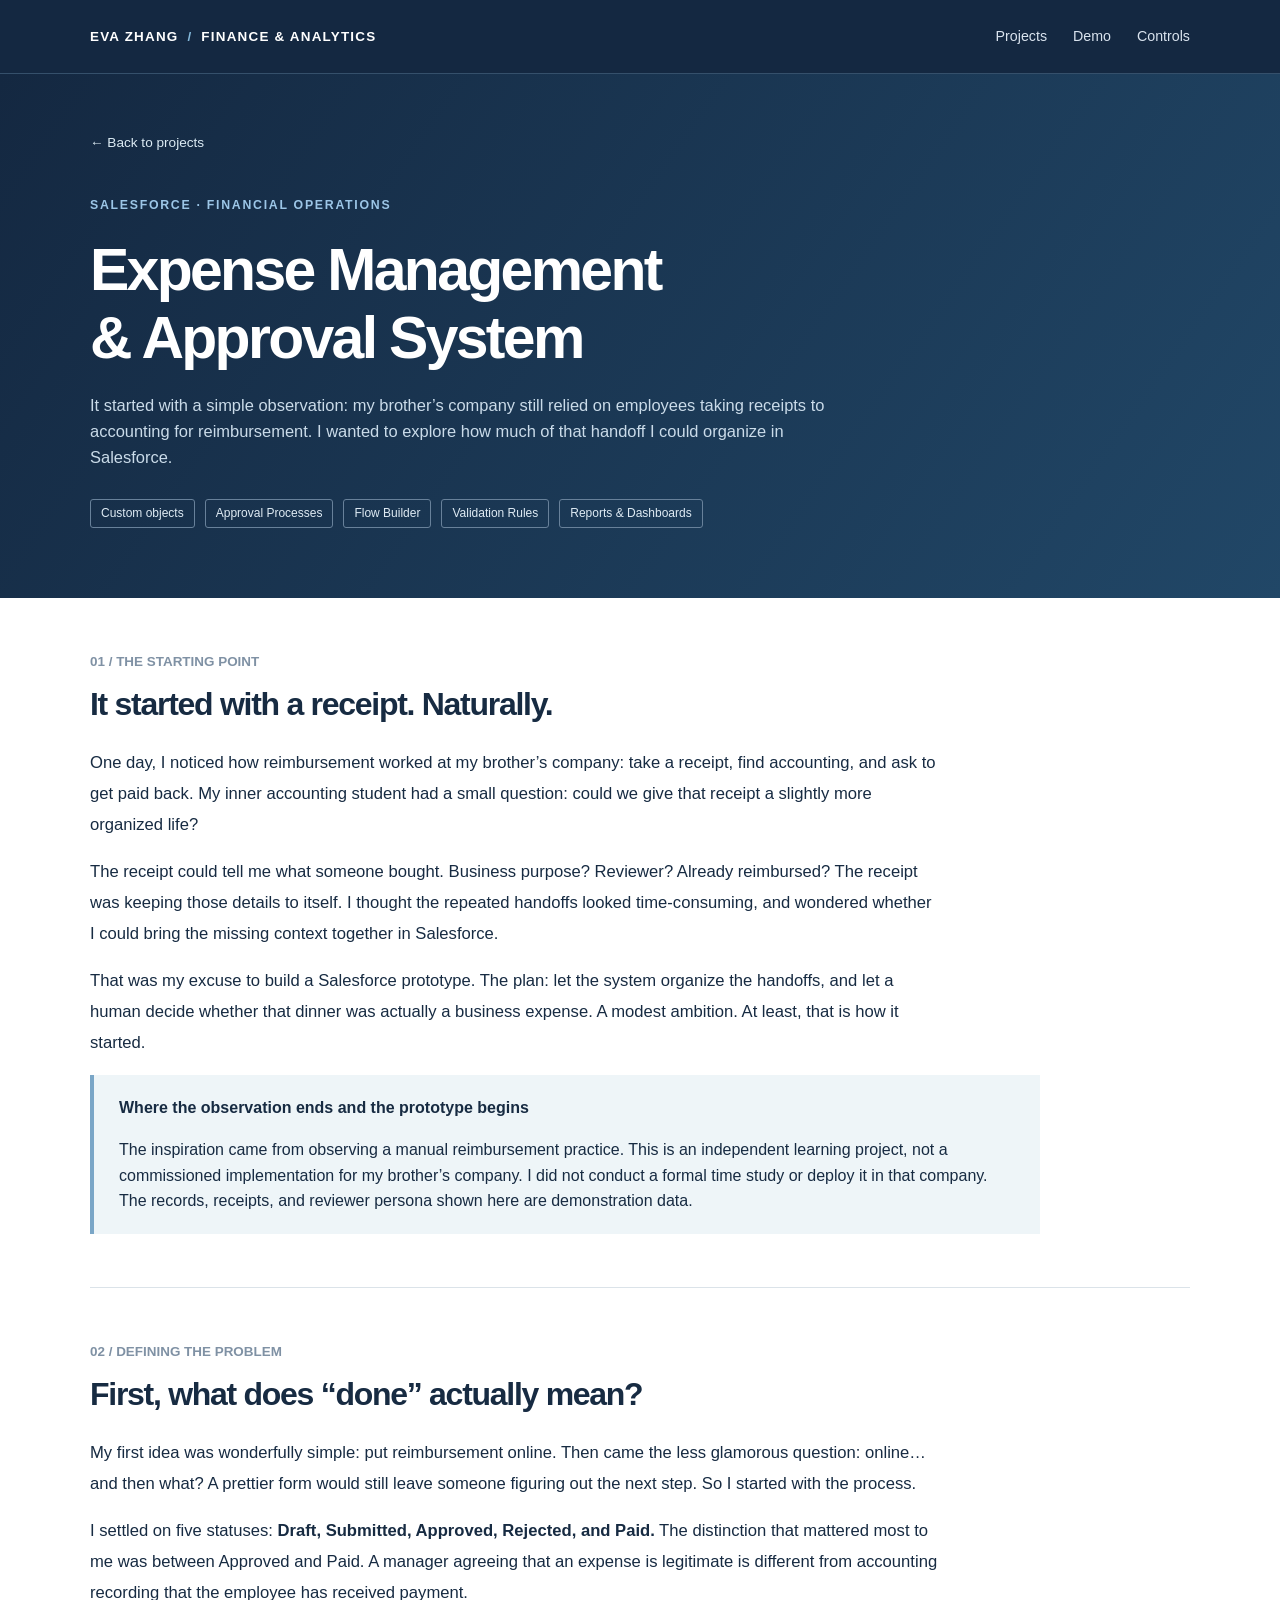
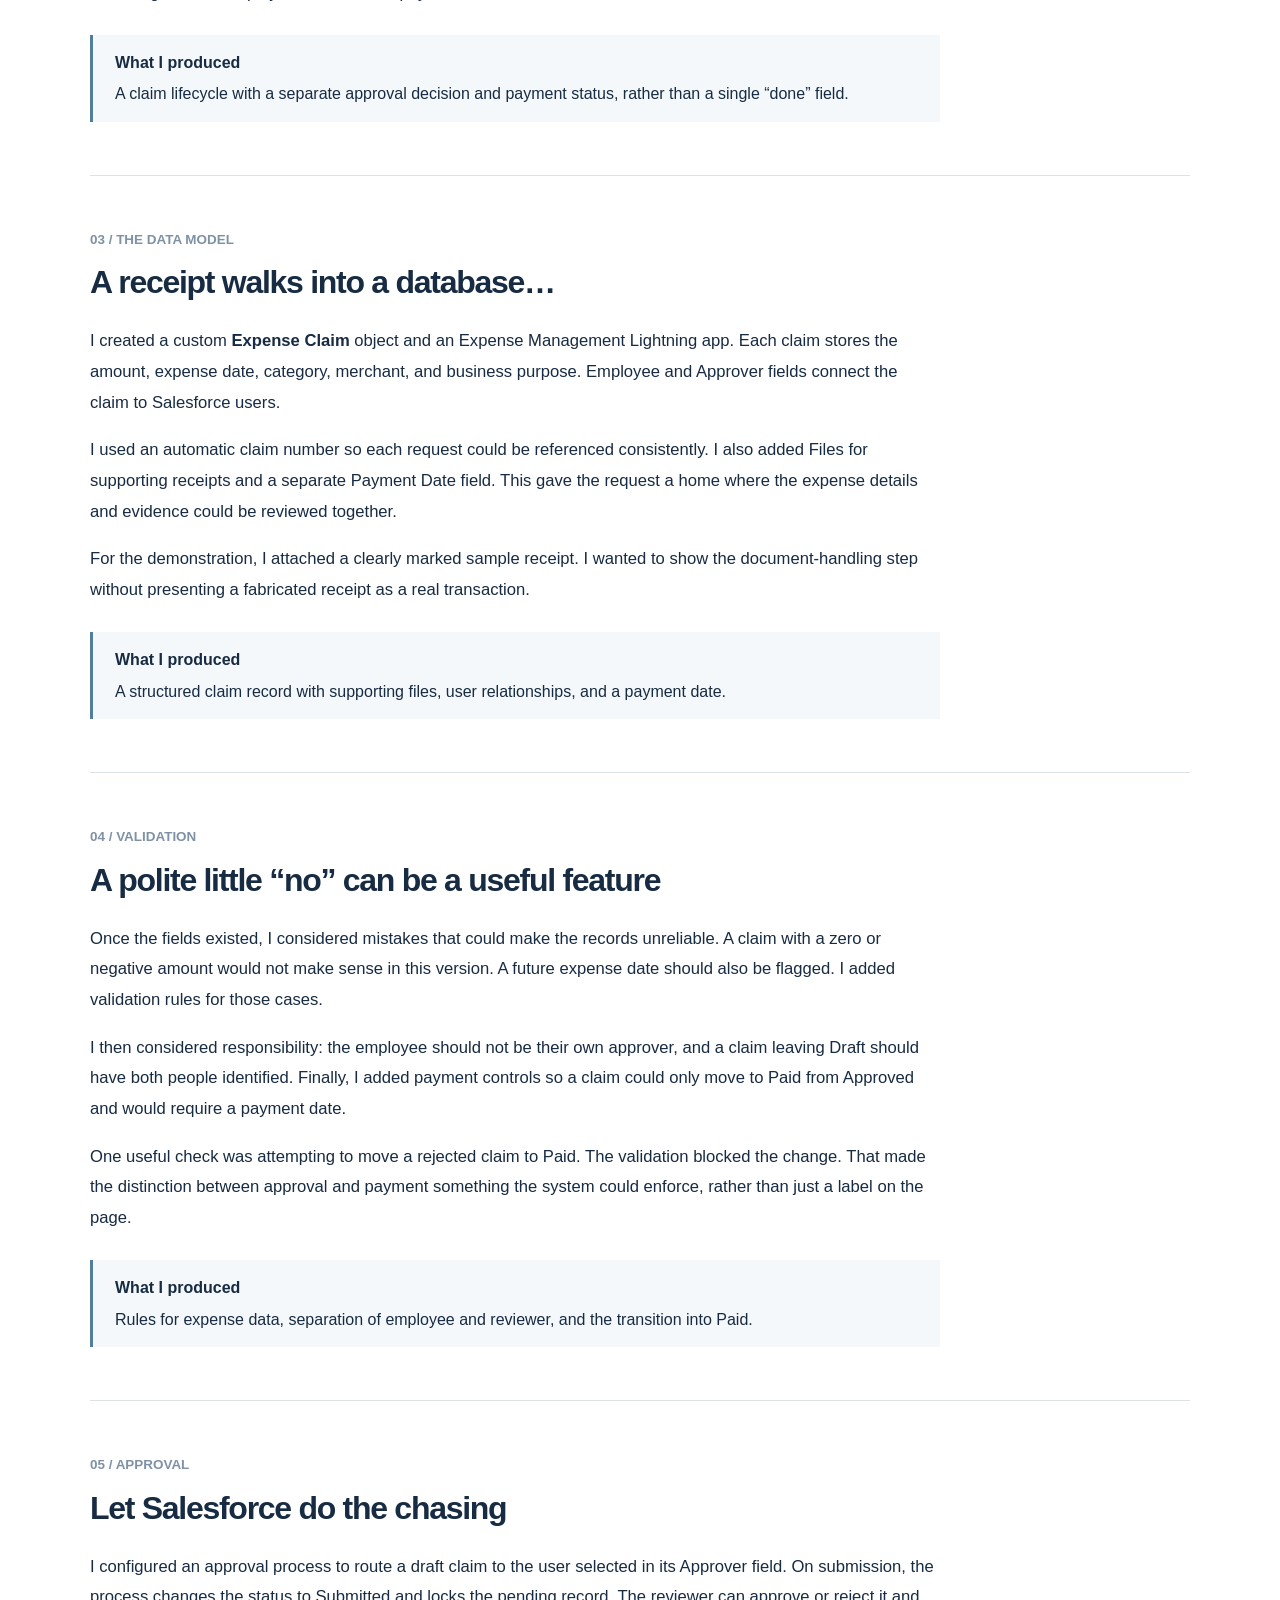
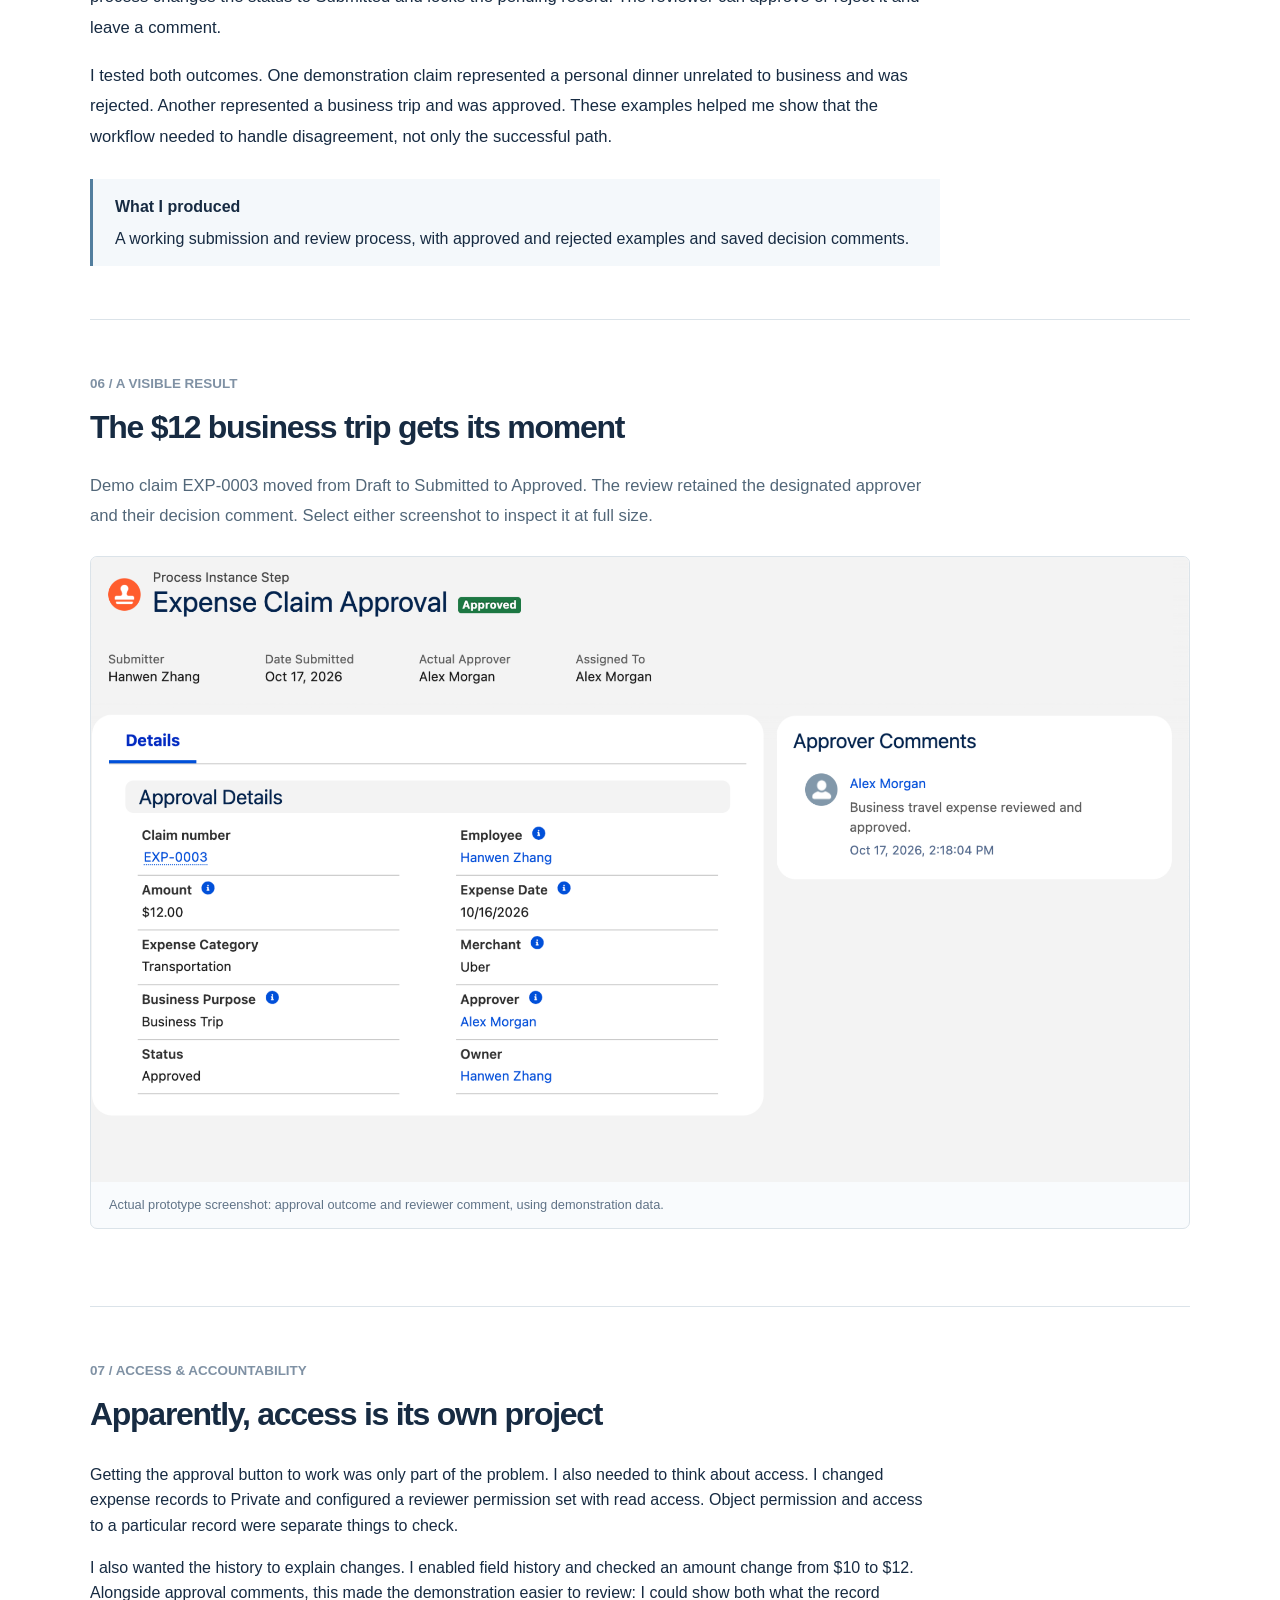
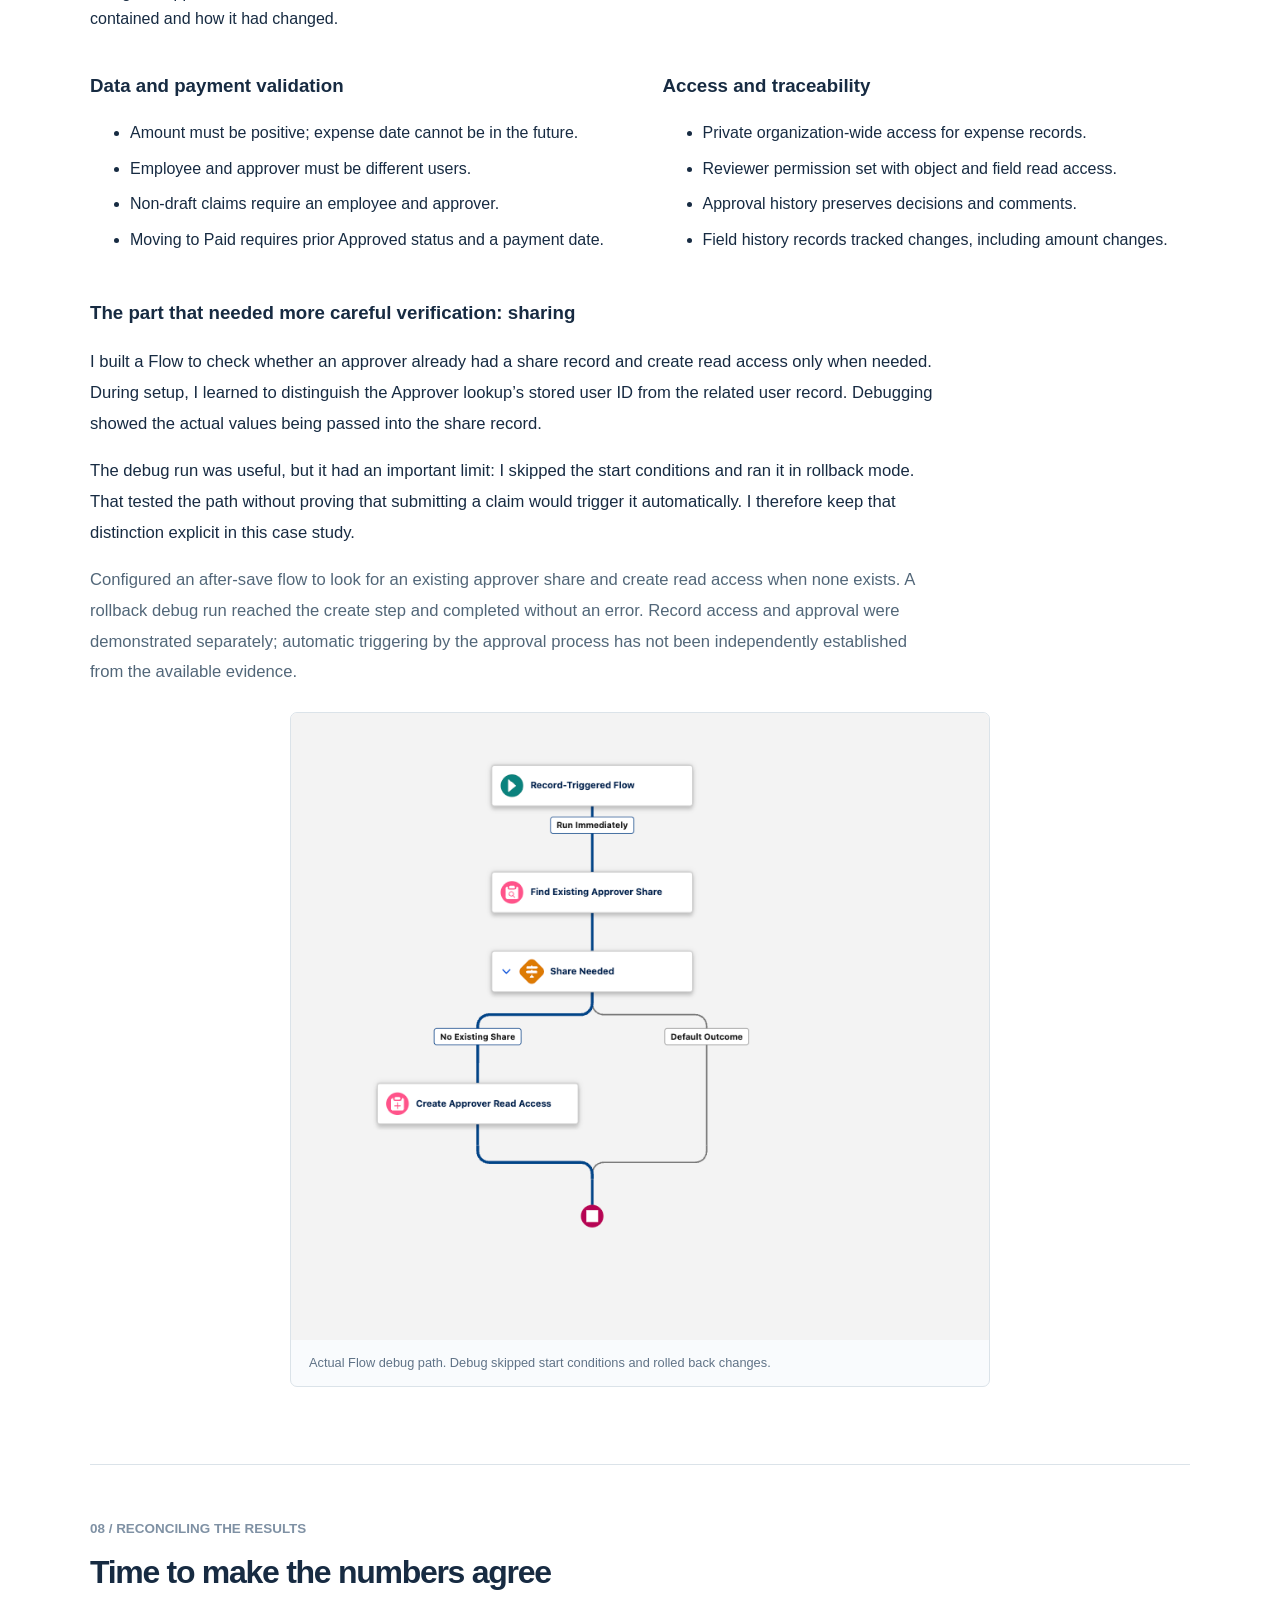
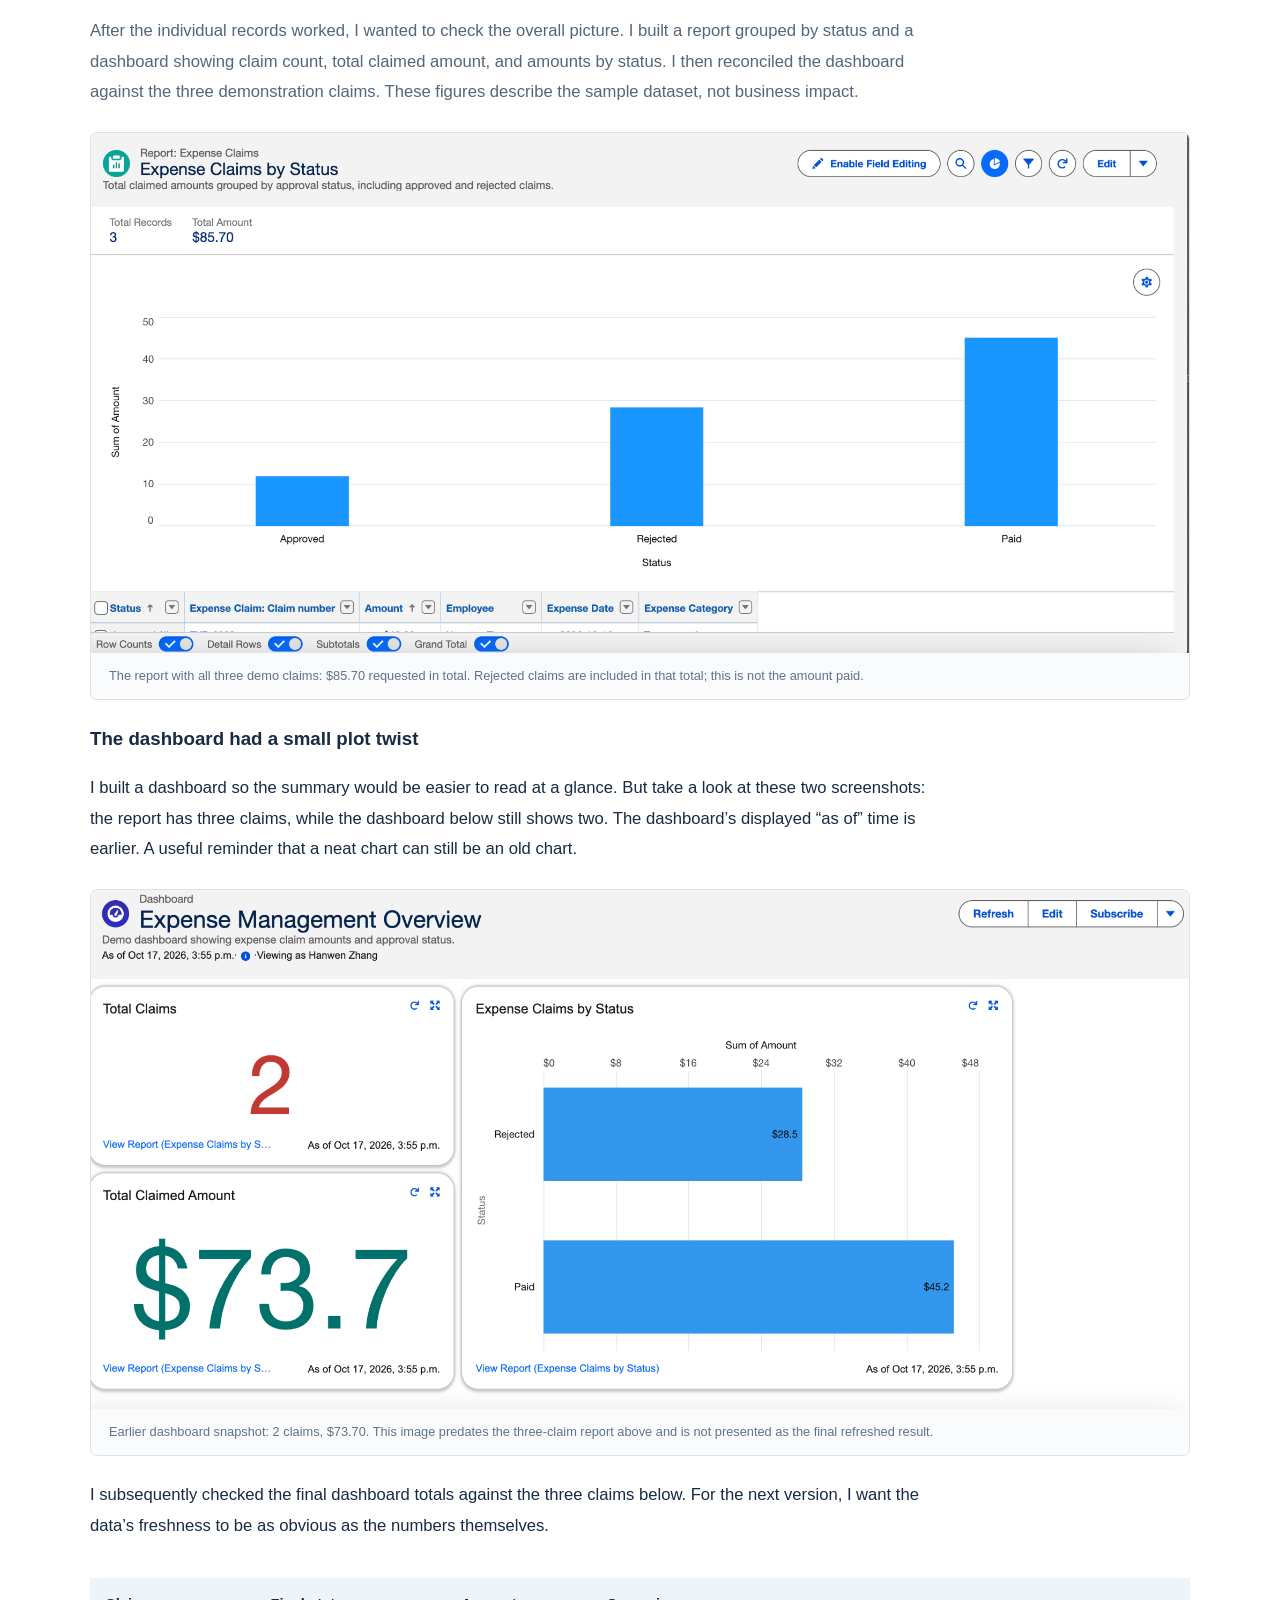
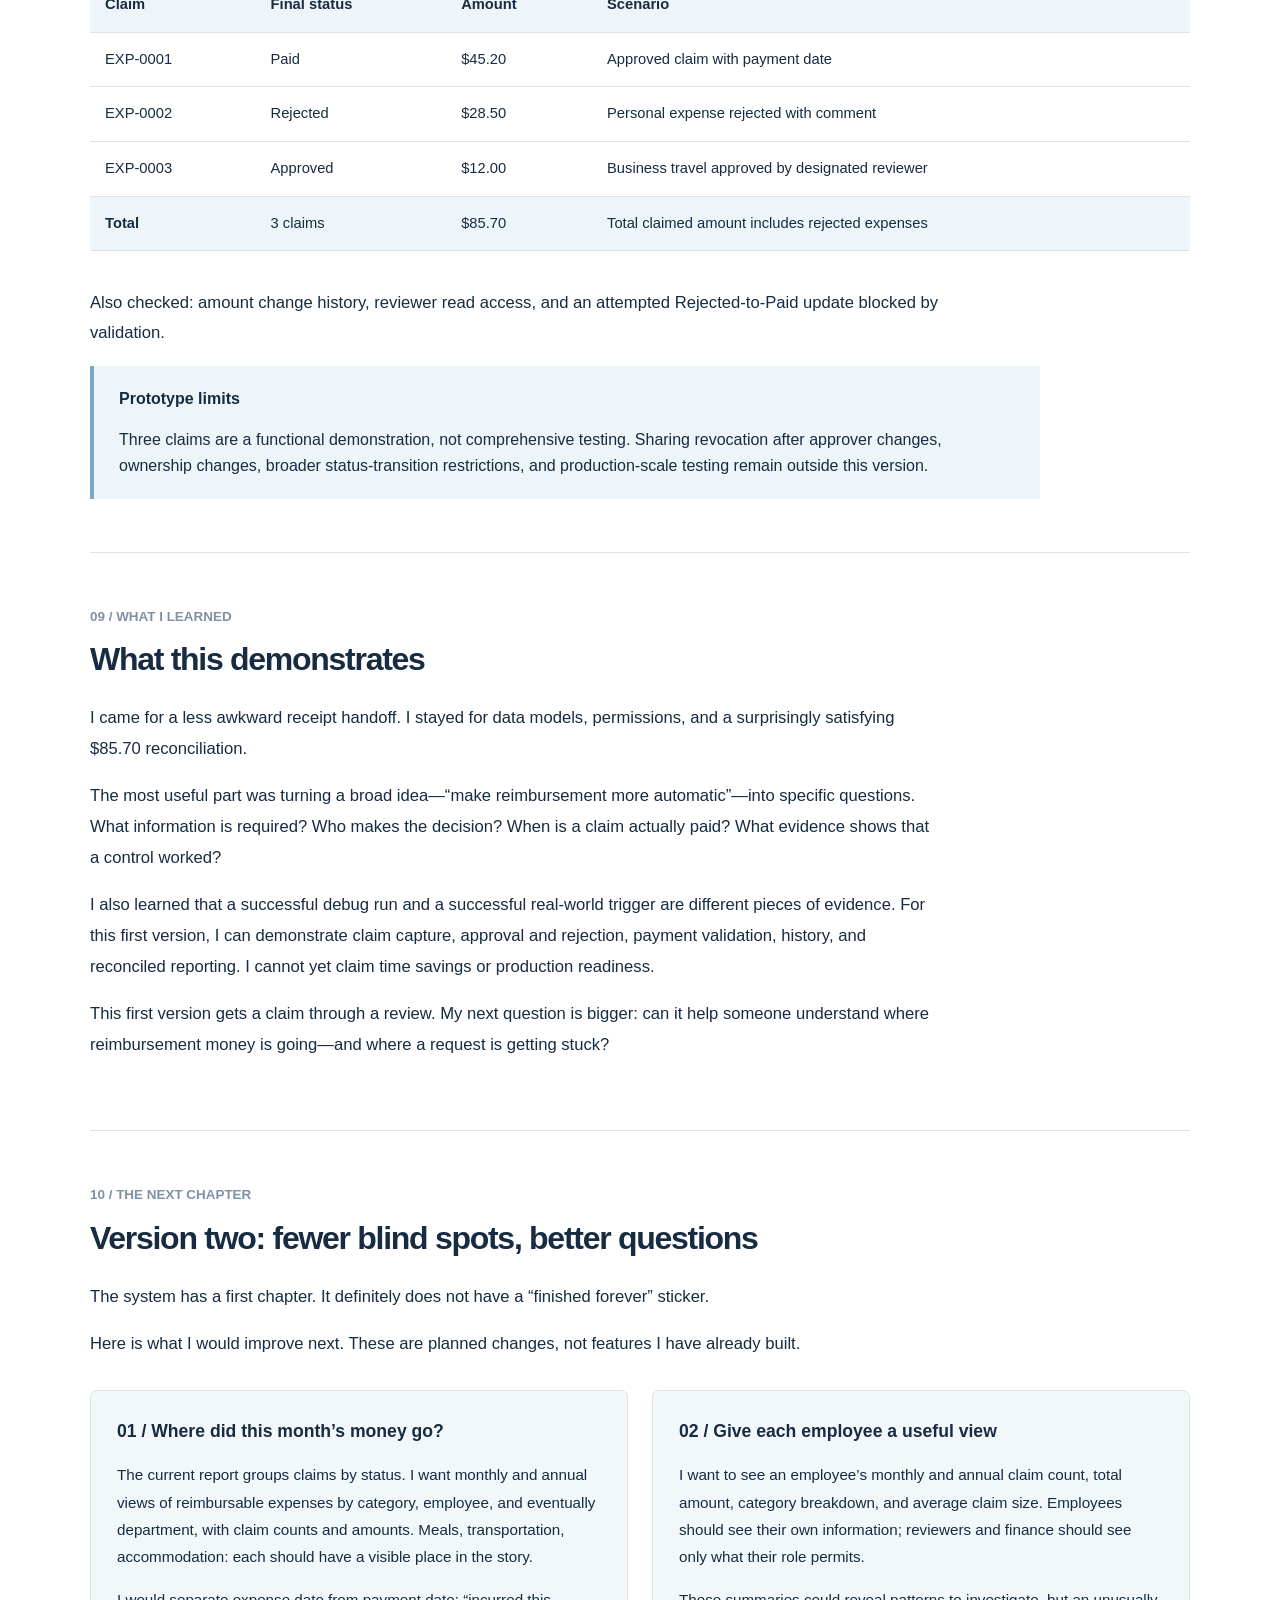
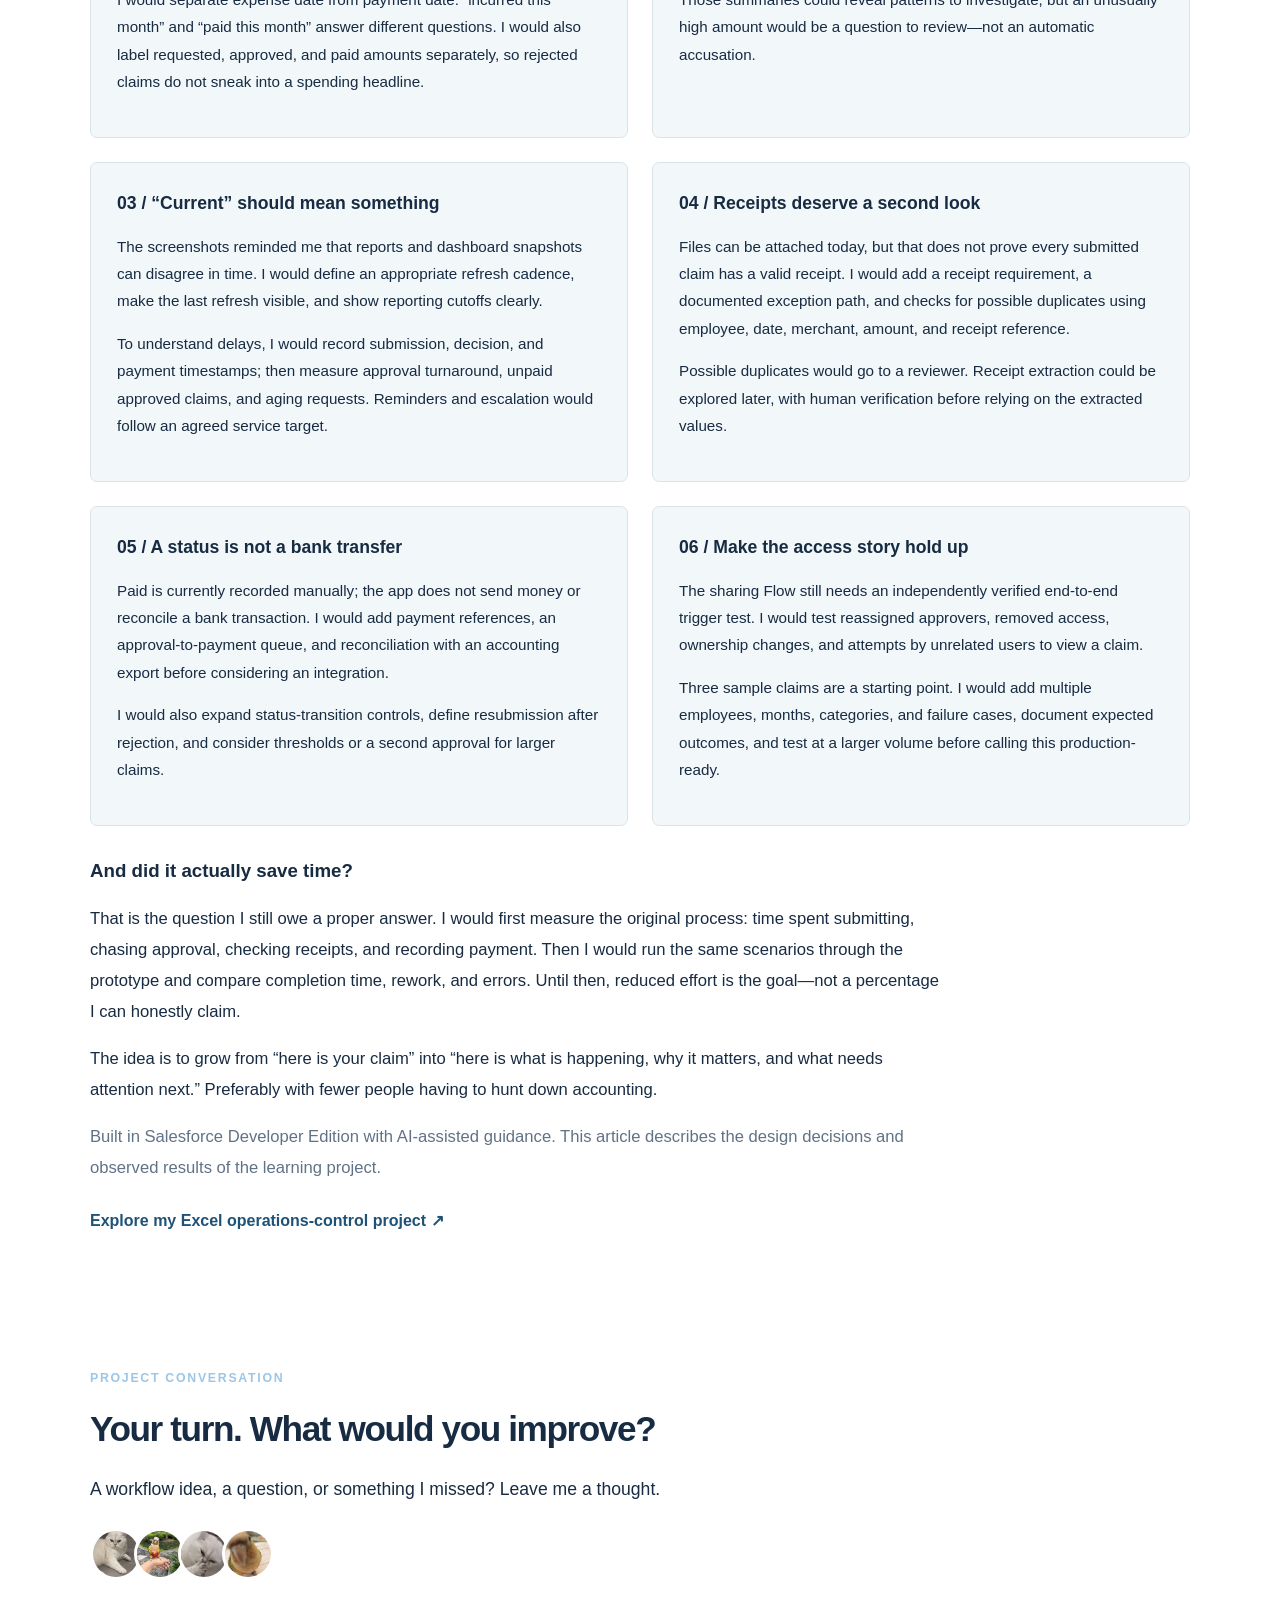
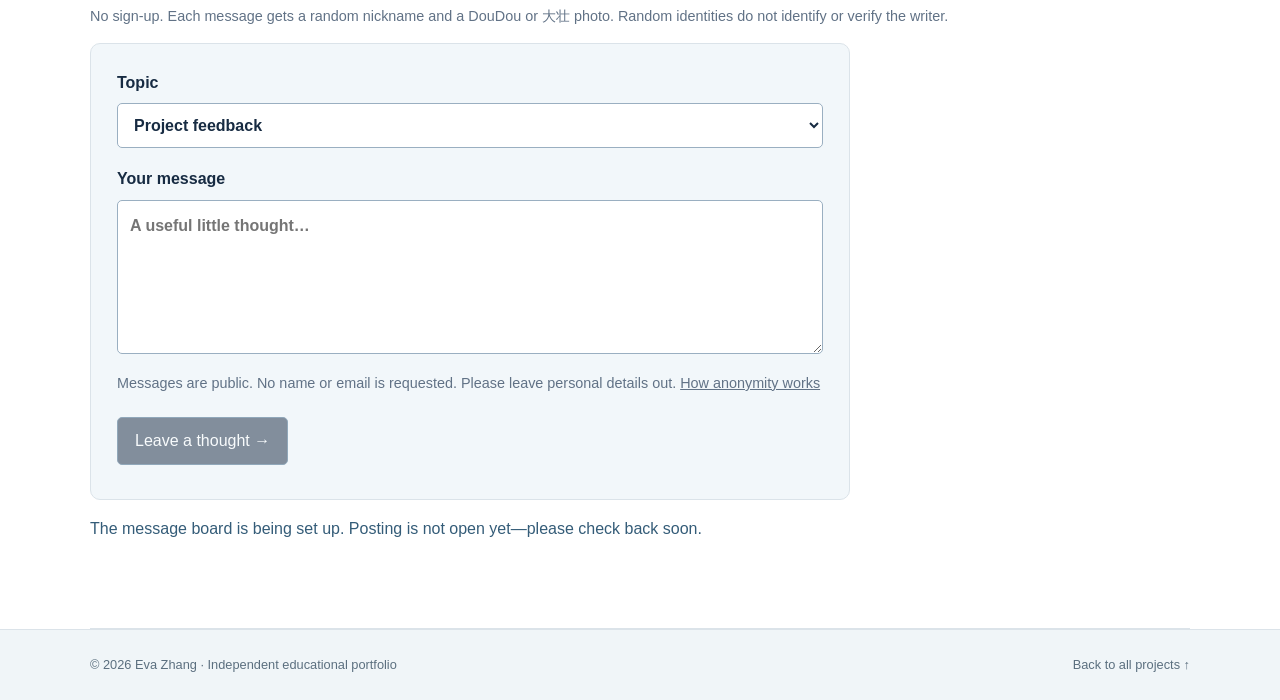
==== commit a90801da: "Add files via upload" ====
--- a/expense-management.html
+++ b/expense-management.html
@@ -11,4 +11,4 @@
 <section id="controls" class="container section case-section"><div class="section-heading"><span class="section-number">07 / ACCESS &amp; ACCOUNTABILITY</span><h2>Apparently, access is its own project</h2><div class="story-prose"><p>Getting the approval button to work was only part of the problem. I also needed to think about access. I changed expense records to Private and configured a reviewer permission set with read access. Object permission and access to a particular record were separate things to check.</p><p>I also wanted the history to explain changes. I enabled field history and checked an amount change from $10 to $12. Alongside approval comments, this made the demonstration easier to review: I could show both what the record contained and how it had changed.</p></div></div><div class="control-grid"><div><h3>Data and payment validation</h3><ul><li>Amount must be positive; expense date cannot be in the future.</li><li>Employee and approver must be different users.</li><li>Non-draft claims require an employee and approver.</li><li>Moving to Paid requires prior Approved status and a payment date.</li></ul></div><div><h3>Access and traceability</h3><ul><li>Private organization-wide access for expense records.</li><li>Reviewer permission set with object and field read access.</li><li>Approval history preserves decisions and comments.</li><li>Field history records tracked changes, including amount changes.</li></ul></div></div><h3>The part that needed more careful verification: sharing</h3><p>I built a Flow to check whether an approver already had a share record and create read access only when needed. During setup, I learned to distinguish the Approver lookup’s stored user ID from the related user record. Debugging showed the actual values being passed into the share record.</p><p>The debug run was useful, but it had an important limit: I skipped the start conditions and ran it in rollback mode. That tested the path without proving that submitting a claim would trigger it automatically. I therefore keep that distinction explicit in this case study.</p><p class="section-intro">Configured an after-save flow to look for an existing approver share and create read access when none exists. A rollback debug run reached the create step and completed without an error. Record access and approval were demonstrated separately; automatic triggering by the approval process has not been independently established from the available evidence.</p><figure class="dashboard-figure flow-figure"><a href="assets/salesforce-sharing-flow.png"><img src="assets/salesforce-sharing-flow.png" alt="Flow diagram: find existing approver share, decide whether sharing is needed, then create read access" loading="lazy"></a><figcaption>Actual Flow debug path. Debug skipped start conditions and rolled back changes.</figcaption></figure></section>
 <section class="container section case-section"><div class="section-heading"><span class="section-number">08 / RECONCILING THE RESULTS</span><h2>Time to make the numbers agree</h2></div><p class="section-intro">After the individual records worked, I wanted to check the overall picture. I built a report grouped by status and a dashboard showing claim count, total claimed amount, and amounts by status. I then reconciled the dashboard against the three demonstration claims. These figures describe the sample dataset, not business impact.</p><figure class="dashboard-figure"><a href="assets/salesforce-report.png"><img src="assets/salesforce-report.png" alt="Expense Claims by Status report showing three records totalling $85.70: Approved $12, Rejected $28.50, Paid $45.20" loading="lazy"></a><figcaption>The report with all three demo claims: $85.70 requested in total. Rejected claims are included in that total; this is not the amount paid.</figcaption></figure><h3>The dashboard had a small plot twist</h3><p>I built a dashboard so the summary would be easier to read at a glance. But take a look at these two screenshots: the report has three claims, while the dashboard below still shows two. The dashboard’s displayed “as of” time is earlier. A useful reminder that a neat chart can still be an old chart.</p><figure class="dashboard-figure"><a href="assets/salesforce-dashboard.png"><img src="assets/salesforce-dashboard.png" alt="Earlier dashboard snapshot showing two claims totalling $73.70, with Paid and Rejected status bars" loading="lazy"></a><figcaption>Earlier dashboard snapshot: 2 claims, $73.70. This image predates the three-claim report above and is not presented as the final refreshed result.</figcaption></figure><p>I subsequently checked the final dashboard totals against the three claims below. For the next version, I want the data’s freshness to be as obvious as the numbers themselves.</p><div class="expense-table-wrap"><table class="expense-table"><thead><tr><th scope="col">Claim</th><th scope="col">Final status</th><th scope="col">Amount</th><th scope="col">Scenario</th></tr></thead><tbody><tr><td>EXP-0001</td><td>Paid</td><td>$45.20</td><td>Approved claim with payment date</td></tr><tr><td>EXP-0002</td><td>Rejected</td><td>$28.50</td><td>Personal expense rejected with comment</td></tr><tr><td>EXP-0003</td><td>Approved</td><td>$12.00</td><td>Business travel approved by designated reviewer</td></tr></tbody><tfoot><tr><th scope="row">Total</th><td>3 claims</td><td>$85.70</td><td>Total claimed amount includes rejected expenses</td></tr></tfoot></table></div><p>Also checked: amount change history, reviewer read access, and an attempted Rejected-to-Paid update blocked by validation.</p><div class="notice"><strong>Prototype limits</strong><p>Three claims are a functional demonstration, not comprehensive testing. Sharing revocation after approver changes, ownership changes, broader status-transition restrictions, and production-scale testing remain outside this version.</p></div></section>
 <section class="container section case-section"><div class="section-heading"><span class="section-number">09 / WHAT I LEARNED</span><h2>What this demonstrates</h2></div><p class="lead">I came for a less awkward receipt handoff. I stayed for data models, permissions, and a surprisingly satisfying $85.70 reconciliation.</p><p>The most useful part was turning a broad idea—“make reimbursement more automatic”—into specific questions. What information is required? Who makes the decision? When is a claim actually paid? What evidence shows that a control worked?</p><p>I also learned that a successful debug run and a successful real-world trigger are different pieces of evidence. For this first version, I can demonstrate claim capture, approval and rejection, payment validation, history, and reconciled reporting. I cannot yet claim time savings or production readiness.</p><p>This first version gets a claim through a review. My next question is bigger: can it help someone understand where reimbursement money is going—and where a request is getting stuck?</p></section>
-<section class="container section case-section" id="next"><div class="section-heading"><span class="section-number">10 / THE NEXT CHAPTER</span><h2>Version two: fewer blind spots, better questions</h2></div><p class="lead">The system has a first chapter. It definitely does not have a “finished forever” sticker.</p><p>Here is what I would improve next. These are planned changes, not features I have already built.</p><div class="roadmap-grid"><div class="sidebar-facts"><h3>01 / Where did this month’s money go?</h3><p>The current report groups claims by status. I want monthly and annual views of reimbursable expenses by category, employee, and eventually department, with claim counts and amounts. Meals, transportation, accommodation: each should have a visible place in the story.</p><p>I would separate expense date from payment date: “incurred this month” and “paid this month” answer different questions. I would also label requested, approved, and paid amounts separately, so rejected claims do not sneak into a spending headline.</p></div><div class="sidebar-facts"><h3>02 / Give each employee a useful view</h3><p>I want to see an employee’s monthly and annual claim count, total amount, category breakdown, and average claim size. Employees should see their own information; reviewers and finance should see only what their role permits.</p><p>Those summaries could reveal patterns to investigate, but an unusually high amount would be a question to review—not an automatic accusation.</p></div><div class="sidebar-facts"><h3>03 / “Current” should mean something</h3><p>The screenshots reminded me that reports and dashboard snapshots can disagree in time. I would define an appropriate refresh cadence, make the last refresh visible, and show reporting cutoffs clearly.</p><p>To understand delays, I would record submission, decision, and payment timestamps; then measure approval turnaround, unpaid approved claims, and aging requests. Reminders and escalation would follow an agreed service target.</p></div><div class="sidebar-facts"><h3>04 / Receipts deserve a second look</h3><p>Files can be attached today, but that does not prove every submitted claim has a valid receipt. I would add a receipt requirement, a documented exception path, and checks for possible duplicates using employee, date, merchant, amount, and receipt reference.</p><p>Possible duplicates would go to a reviewer. Receipt extraction could be explored later, with human verification before relying on the extracted values.</p></div><div class="sidebar-facts"><h3>05 / A status is not a bank transfer</h3><p>Paid is currently recorded manually; the app does not send money or reconcile a bank transaction. I would add payment references, an approval-to-payment queue, and reconciliation with an accounting export before considering an integration.</p><p>I would also expand status-transition controls, define resubmission after rejection, and consider thresholds or a second approval for larger claims.</p></div><div class="sidebar-facts"><h3>06 / Make the access story hold up</h3><p>The sharing Flow still needs an independently verified end-to-end trigger test. I would test reassigned approvers, removed access, ownership changes, and attempts by unrelated users to view a claim.</p><p>Three sample claims are a starting point. I would add multiple employees, months, categories, and failure cases, document expected outcomes, and test at a larger volume before calling this production-ready.</p></div></div><h3>And did it actually save time?</h3><p>That is the question I still owe a proper answer. I would first measure the original process: time spent submitting, chasing approval, checking receipts, and recording payment. Then I would run the same scenarios through the prototype and compare completion time, rework, and errors. Until then, reduced effort is the goal—not a percentage I can honestly claim.</p><p class="lead">The idea is to grow from “here is your claim” into “here is what is happening, why it matters, and what needs attention next.” Preferably with fewer people having to hunt down accounting.</p><p class="muted">Built in Salesforce Developer Edition with AI-assisted guidance. This article describes the design decisions and observed results of the learning project.</p><a class="text-link" href="operations-control.html">Explore my Excel operations-control project ↗</a></section></article></main><footer class="footer"><div class="container footer-inner"><span>© 2026 Eva Zhang · Independent educational portfolio</span><a href="index.html#projects">Back to all projects ↑</a></div></footer></body></html>+<section class="container section case-section" id="next"><div class="section-heading"><span class="section-number">10 / THE NEXT CHAPTER</span><h2>Version two: fewer blind spots, better questions</h2></div><p class="lead">The system has a first chapter. It definitely does not have a “finished forever” sticker.</p><p>Here is what I would improve next. These are planned changes, not features I have already built.</p><div class="roadmap-grid"><div class="sidebar-facts"><h3>01 / Where did this month’s money go?</h3><p>The current report groups claims by status. I want monthly and annual views of reimbursable expenses by category, employee, and eventually department, with claim counts and amounts. Meals, transportation, accommodation: each should have a visible place in the story.</p><p>I would separate expense date from payment date: “incurred this month” and “paid this month” answer different questions. I would also label requested, approved, and paid amounts separately, so rejected claims do not sneak into a spending headline.</p></div><div class="sidebar-facts"><h3>02 / Give each employee a useful view</h3><p>I want to see an employee’s monthly and annual claim count, total amount, category breakdown, and average claim size. Employees should see their own information; reviewers and finance should see only what their role permits.</p><p>Those summaries could reveal patterns to investigate, but an unusually high amount would be a question to review—not an automatic accusation.</p></div><div class="sidebar-facts"><h3>03 / “Current” should mean something</h3><p>The screenshots reminded me that reports and dashboard snapshots can disagree in time. I would define an appropriate refresh cadence, make the last refresh visible, and show reporting cutoffs clearly.</p><p>To understand delays, I would record submission, decision, and payment timestamps; then measure approval turnaround, unpaid approved claims, and aging requests. Reminders and escalation would follow an agreed service target.</p></div><div class="sidebar-facts"><h3>04 / Receipts deserve a second look</h3><p>Files can be attached today, but that does not prove every submitted claim has a valid receipt. I would add a receipt requirement, a documented exception path, and checks for possible duplicates using employee, date, merchant, amount, and receipt reference.</p><p>Possible duplicates would go to a reviewer. Receipt extraction could be explored later, with human verification before relying on the extracted values.</p></div><div class="sidebar-facts"><h3>05 / A status is not a bank transfer</h3><p>Paid is currently recorded manually; the app does not send money or reconcile a bank transaction. I would add payment references, an approval-to-payment queue, and reconciliation with an accounting export before considering an integration.</p><p>I would also expand status-transition controls, define resubmission after rejection, and consider thresholds or a second approval for larger claims.</p></div><div class="sidebar-facts"><h3>06 / Make the access story hold up</h3><p>The sharing Flow still needs an independently verified end-to-end trigger test. I would test reassigned approvers, removed access, ownership changes, and attempts by unrelated users to view a claim.</p><p>Three sample claims are a starting point. I would add multiple employees, months, categories, and failure cases, document expected outcomes, and test at a larger volume before calling this production-ready.</p></div></div><h3>And did it actually save time?</h3><p>That is the question I still owe a proper answer. I would first measure the original process: time spent submitting, chasing approval, checking receipts, and recording payment. Then I would run the same scenarios through the prototype and compare completion time, rework, and errors. Until then, reduced effort is the goal—not a percentage I can honestly claim.</p><p class="lead">The idea is to grow from “here is your claim” into “here is what is happening, why it matters, and what needs attention next.” Preferably with fewer people having to hunt down accounting.</p><p class="muted">Built in Salesforce Developer Edition with AI-assisted guidance. This article describes the design decisions and observed results of the learning project.</p><a class="text-link" href="operations-control.html">Explore my Excel operations-control project ↗</a></section></article><section class="container section discussion" id="comments" data-thread="salesforce"><p class="tag">PROJECT CONVERSATION</p><h2>Your turn. What would you improve?</h2><p class="discussion-intro">A workflow idea, a question, or something I missed? Leave me a thought.</p><div class="avatar-strip" aria-label="Some of your randomly assigned photo avatars"><img src="assets/avatars/pet-2.jpg" alt="DouDou"><img src="assets/avatars/pet-1.jpg" alt="大壮"><img src="assets/avatars/pet-0.jpg" alt="DouDou"><img src="assets/avatars/pet-5.jpg" alt="大壮"></div><p class="muted">No sign-up. Each message gets a random nickname and a DouDou or 大壮 photo. Random identities do not identify or verify the writer.</p><form class="comment-form"><label>Topic<select name="category"><option>Project feedback</option></select></label><label>Your message<textarea name="body" required minlength="2" maxlength="2000" rows="5" placeholder="A useful little thought…" aria-describedby="salesforce-privacy"></textarea></label><label class="comment-trap" aria-hidden="true">Leave empty<input name="website" tabindex="-1" autocomplete="off"></label><p class="muted" id="salesforce-privacy">Messages are public. No name or email is requested. Please leave personal details out. <a href="comment-privacy.html">How anonymity works</a></p><button type="submit" class="comment-button" disabled>Leave a thought →</button></form><p class="comment-status" role="status" aria-live="polite">Connecting to the message board…</p><div class="comment-list"></div><button class="comment-more" type="button" hidden>Older messages ↓</button><noscript>Please enable JavaScript to use the message board.</noscript></section></main><footer class="footer"><div class="container footer-inner"><span>© 2026 Eva Zhang · Independent educational portfolio</span><a href="index.html#projects">Back to all projects ↑</a></div></footer><script src="comments-config.js"></script><script src="comments.js" defer></script></body></html>
--- a/styles.css
+++ b/styles.css
@@ -10,3 +10,8 @@
 
 /* Contact, roadmap and personal detour */
 .contact-links{display:flex;flex-wrap:wrap;gap:14px 28px;margin:25px 0}.contact-links a{color:#1e5277;font-weight:700;text-underline-offset:5px;overflow-wrap:anywhere}.pet-invite{margin-top:32px;padding-top:24px;border-top:1px solid var(--line);color:var(--muted)}.pet-invite a{color:#1e5277;font-weight:650}.roadmap-grid,.pet-grid{display:grid;grid-template-columns:1fr 1fr;gap:24px;margin:30px 0}.roadmap-grid .sidebar-facts{padding:26px}.roadmap-grid p{font-size:.95rem;line-height:1.8}.pet-card{border:1px solid var(--line);border-radius:10px;overflow:hidden;background:#f8fafb}.pet-card>img{display:block;width:100%;height:auto;aspect-ratio:3/4;object-fit:cover}.pet-card h2 small{font-size:1rem;color:var(--muted);font-weight:500}.pet-card .tag{color:#4d7694}.pet-signoff{margin-top:32px;color:var(--muted)}.project-story .dashboard-figure{margin-top:24px;margin-bottom:24px}@media(max-width:680px){.roadmap-grid,.pet-grid{grid-template-columns:1fr}.contact-links{flex-direction:column}}@media(prefers-reduced-motion:reduce){html{scroll-behavior:auto}.image-link img{transition:none}}
+/* Shared discussions */
+.discussion{max-width:1100px}.discussion h2{font-size:clamp(1.6rem,3vw,2.2rem)}.discussion-intro{max-width:760px;font-size:1.1rem}.avatar-strip{display:flex;margin:25px 0}.avatar-strip img{width:52px;height:52px;object-fit:cover;border:3px solid white;border-radius:50%;margin-right:-8px}.comment-form{max-width:760px;padding:26px;background:#f2f7fa;border:1px solid var(--line);border-radius:10px}.comment-form label{display:block;font-weight:650;margin-bottom:18px}.comment-form select,.comment-form textarea,#admin-token{display:block;margin-top:8px;border:1px solid #9aafc1;border-radius:5px;padding:12px;font:inherit;color:var(--ink);background:white;max-width:100%;width:100%}.comment-form textarea{resize:vertical}.comment-button,.comment-more{font:inherit;cursor:pointer;border-radius:5px;padding:10px 17px;margin:8px 10px 8px 0;border:1px solid #335b7b}.comment-button{background:var(--navy);color:white}.comment-more{background:white;color:var(--ink)}button:disabled{opacity:.5;cursor:not-allowed}.comment-status{min-height:1.6em;color:#345c78}.comment-list{max-width:800px}.comment{border-top:1px solid var(--line);padding:25px 0}.comment-head{display:flex;align-items:center;gap:12px;flex-wrap:wrap}.comment-head img{width:45px;height:45px;object-fit:cover;border-radius:50%}.comment-category{font-size:.78rem;background:#eaf3f7;padding:4px 8px;border-radius:4px}.comment time{font-size:.8rem;color:var(--muted)}.comment-body{white-space:pre-wrap;overflow-wrap:anywhere}.comment-trap{position:absolute!important;width:1px;height:1px;overflow:hidden;clip-path:inset(50%)}.comment-dialog{border:1px solid var(--line);border-radius:12px;padding:28px;max-width:520px;width:calc(100% - 32px);color:var(--ink)}.comment-dialog::backdrop{background:#142841a8}.comment-dialog h2{line-height:1.3}.comment-dialog .comment-button{margin-right:0}#admin-login{max-width:600px}
+
+/* Personal portrait beside About */
+.about-with-photo{display:grid;grid-template-columns:240px 1fr;gap:42px;align-items:start}.profile-photo{margin:0}.profile-photo img{display:block;width:100%;height:auto;border-radius:10px;border:1px solid var(--line)}.about-with-photo .about-layout{grid-template-columns:1fr;gap:16px}.about-with-photo .about-layout p{margin-top:0}@media(max-width:680px){.about-with-photo{grid-template-columns:1fr;gap:25px}.profile-photo{max-width:240px}.about-with-photo .about-layout{gap:12px}}
